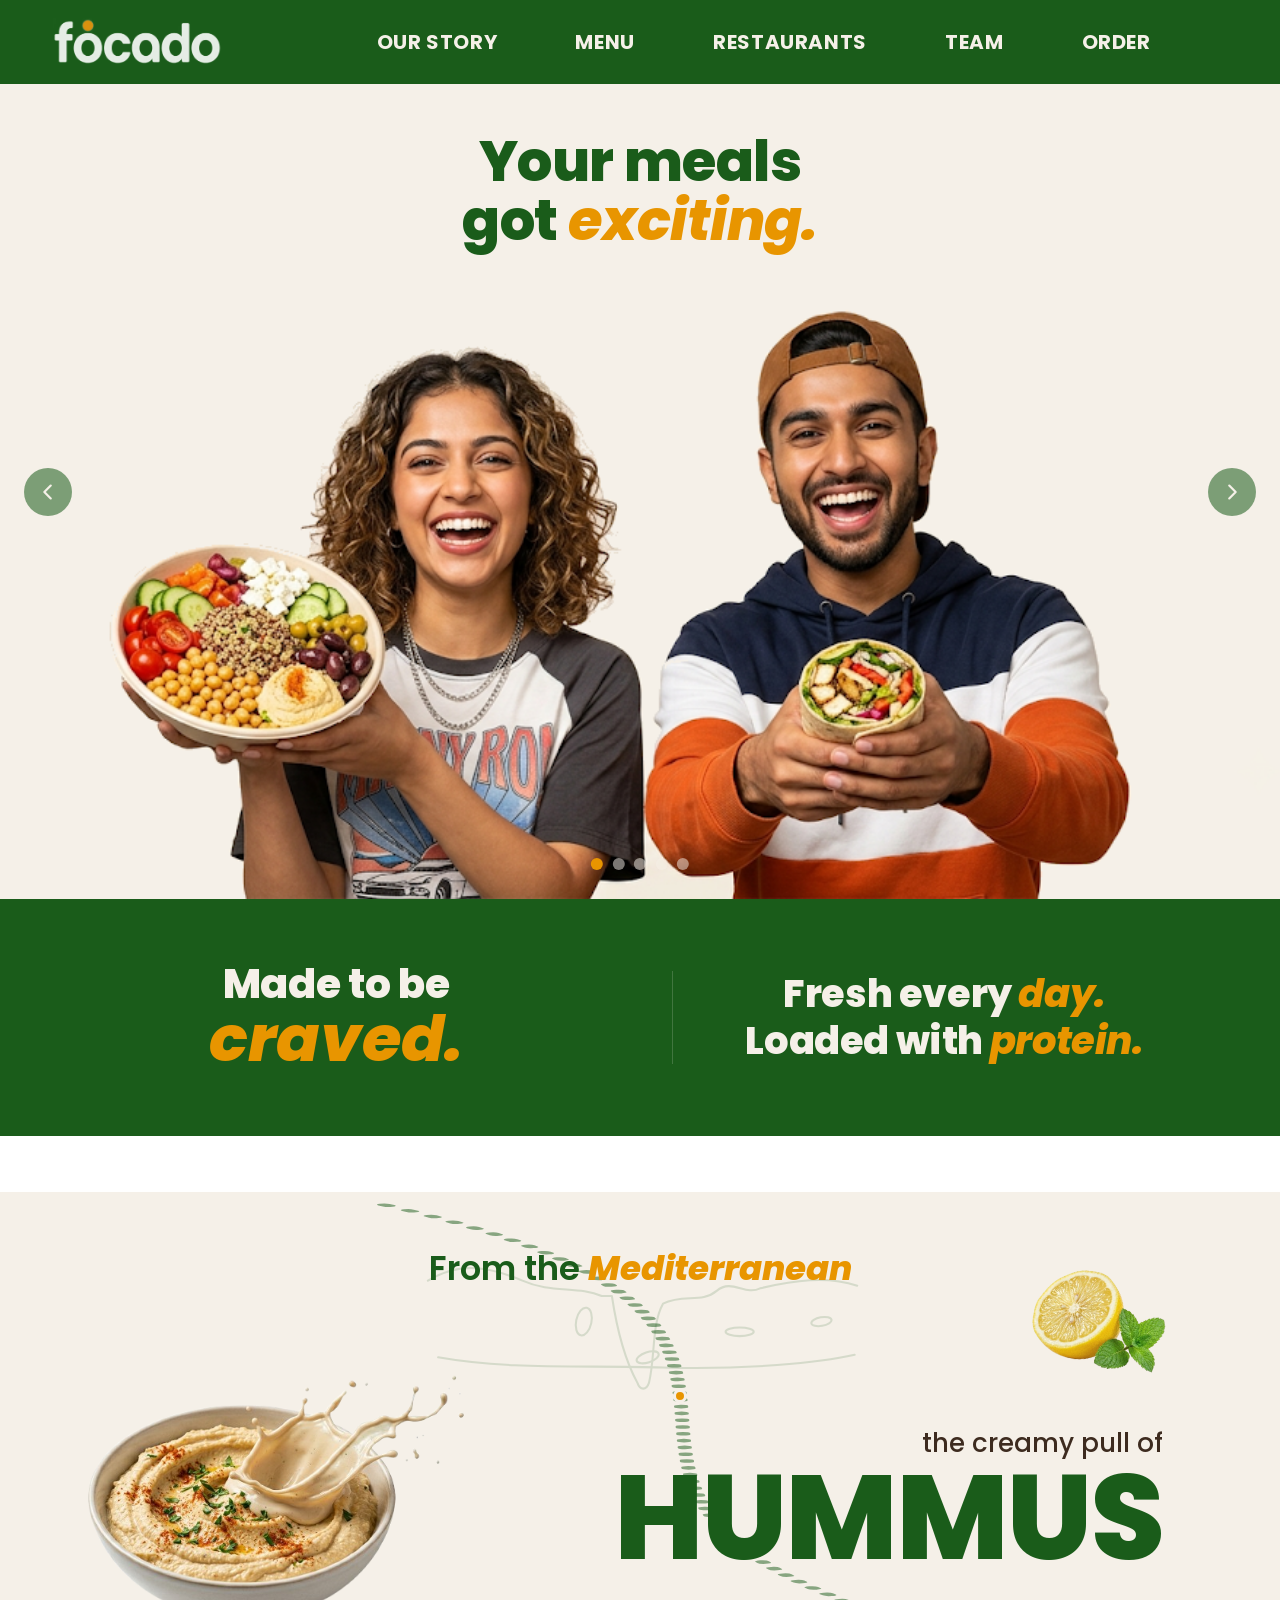
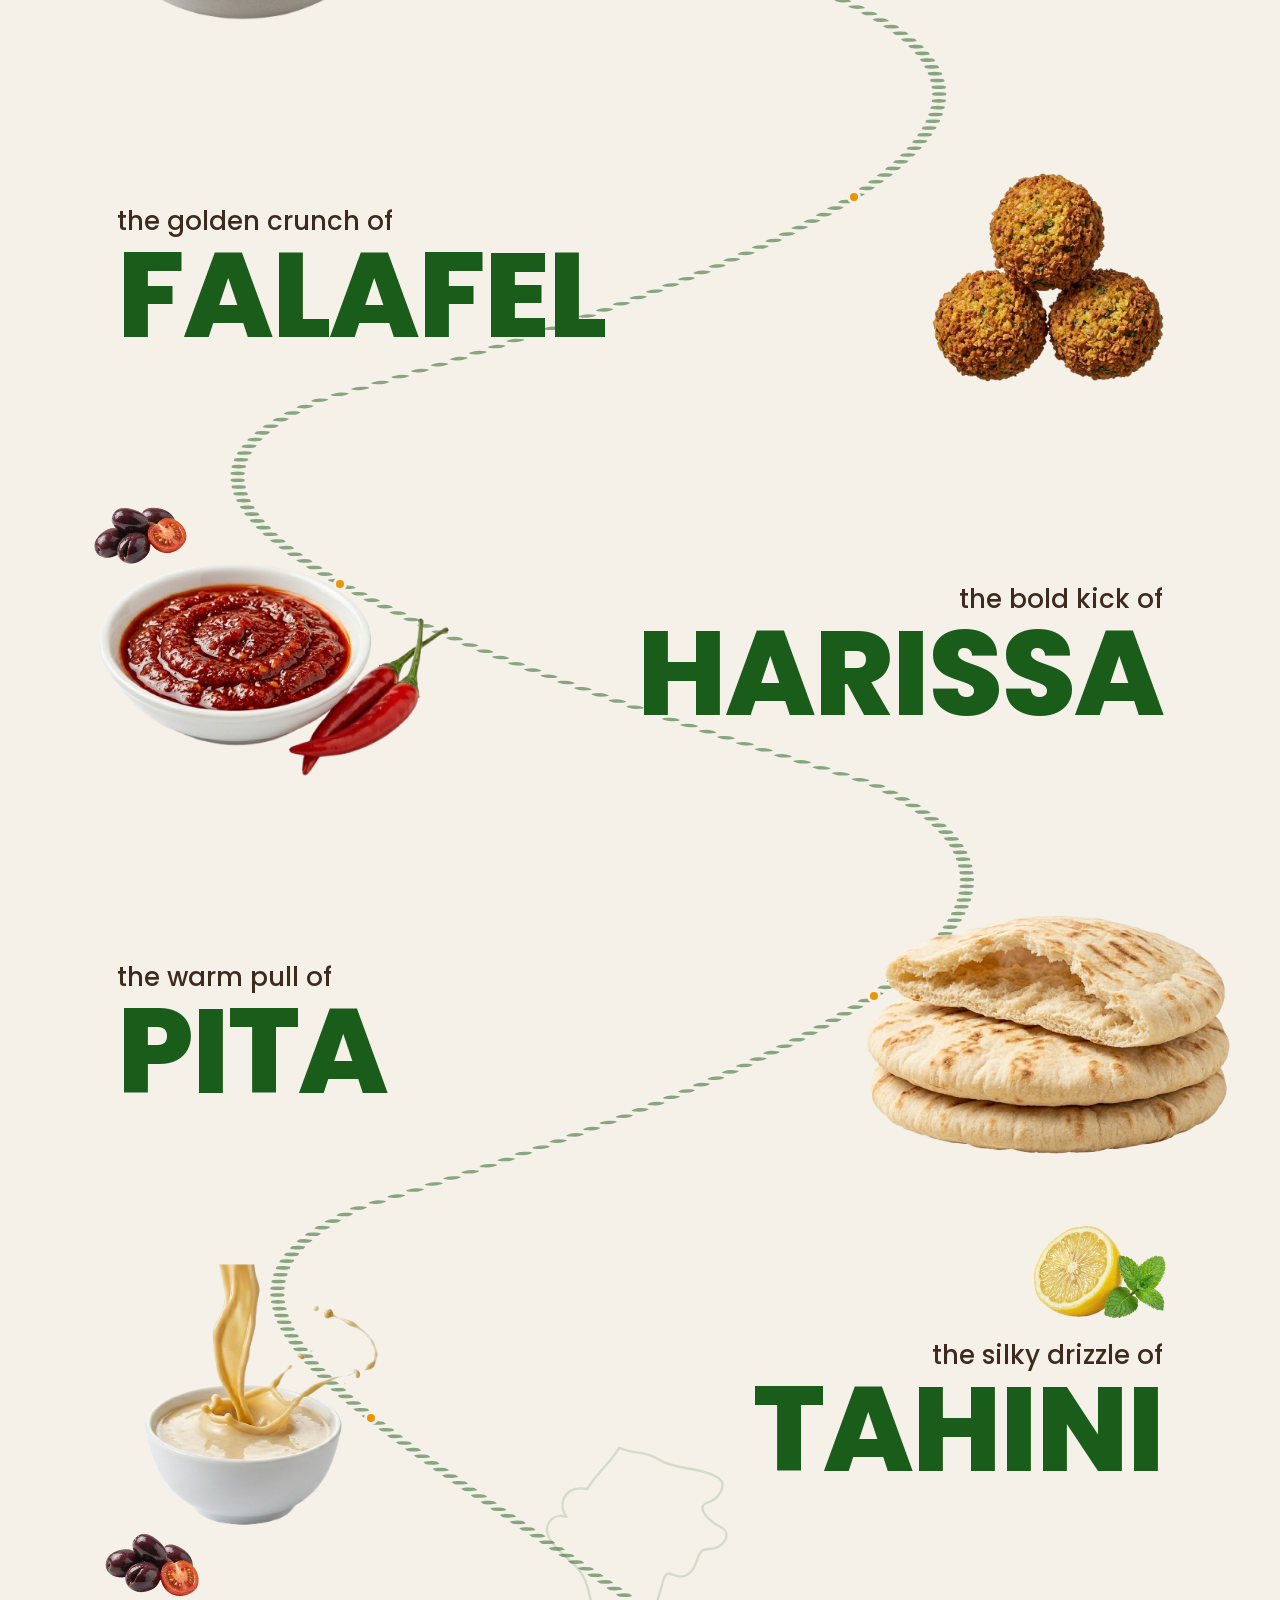
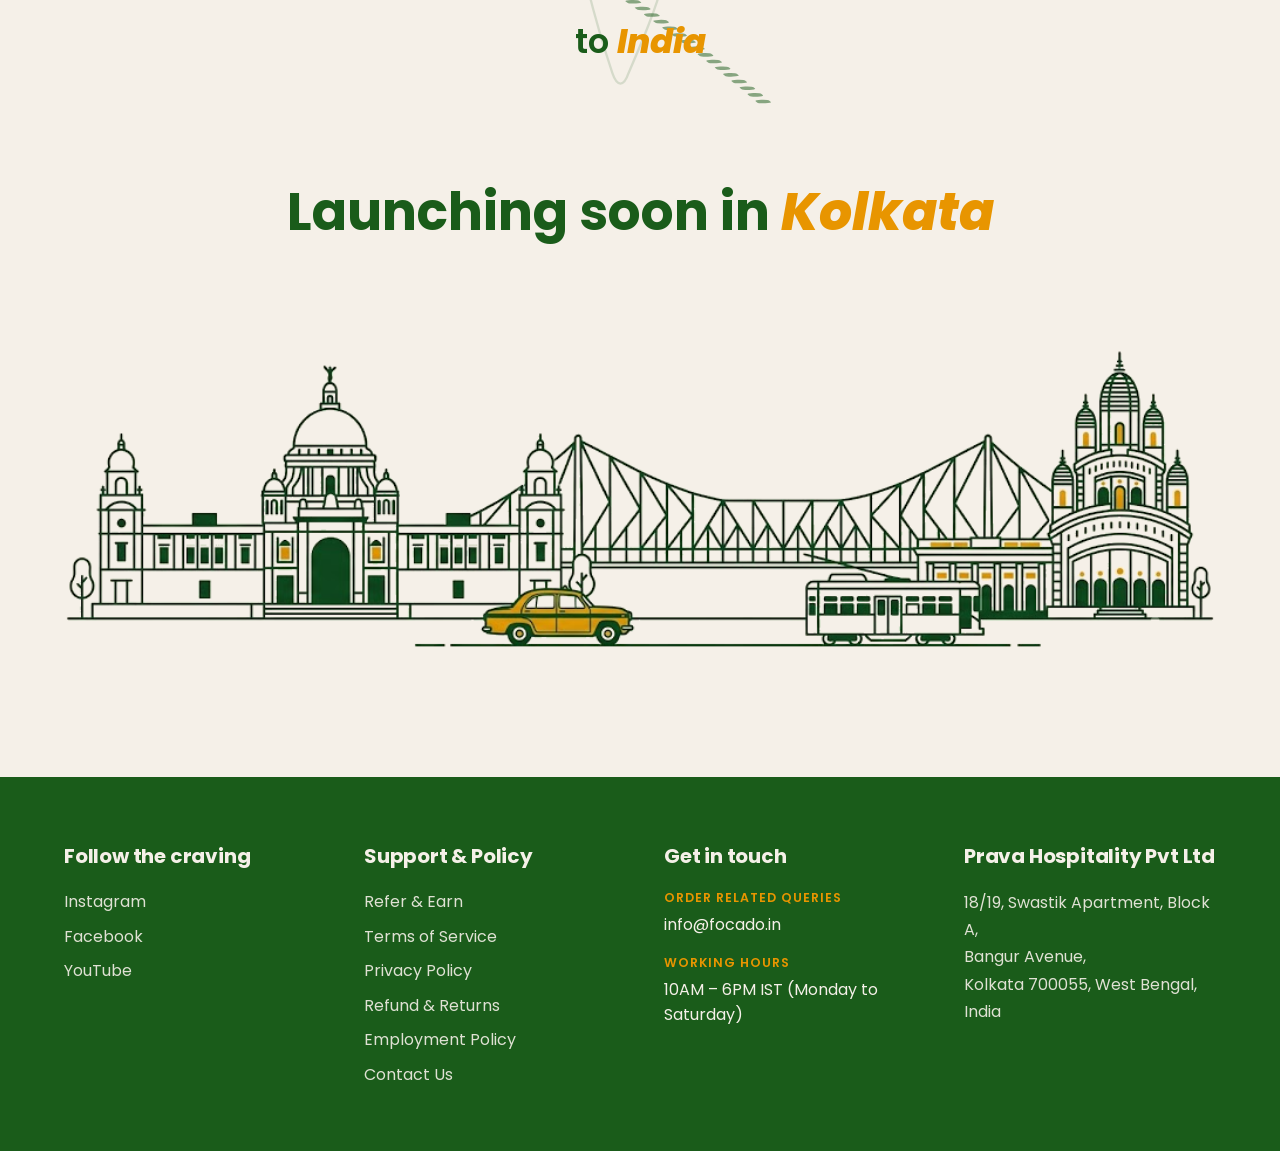
==== index.html @ f9e43dad "Add restaurants.html (opening-soon store card + map) and point Restaurants nav to it New restaurants" ====
<!DOCTYPE html>
<html lang="en">
<head>
<meta charset="UTF-8" />
<meta name="viewport" content="width=device-width, initial-scale=1.0" />
<title>Focado — Mediterranean bowls & wraps</title>
<link rel="preconnect" href="https://fonts.googleapis.com" />
<link rel="preconnect" href="https://fonts.gstatic.com" crossorigin />
<link href="https://fonts.googleapis.com/css2?family=Poppins:wght@400;500;600;700;800;900&display=swap" rel="stylesheet" />
<link rel="stylesheet" href="style.css" />
</head>
<body>
<header class="topbar">
  <img class="logo" src="focado-logo-white.png" alt="Focado" />
  <nav class="nav">
    <a href="#">Our Story</a>
    <a href="menu.html">Menu</a>
    <a href="restaurants.html">Restaurants</a>
    <a href="#">Team</a>
    <a href="order.html">Order</a>
  </nav>
  <button class="burger" aria-label="Menu" onclick="document.body.classList.toggle('nav-open')">
    <span></span><span></span><span></span>
  </button>
</header>
<nav class="mobile-nav">
  <a href="#">Our Story</a>
  <a href="menu.html">Menu</a>
  <a href="restaurants.html">Restaurants</a>
  <a href="#">Team</a>
  <a href="order.html">Order</a>
</nav>
<main>
  <section class="hero-carousel" aria-roledescription="carousel" aria-label="Featured banners">
    <div class="carousel-track">
      <!-- Text-free image slides; full-bleed, object-fit:cover, centered.
           Hero banners: 1 = splash, 2 = bowls flat-lay, 3 = wraps. -->
      <div class="slide is-active slide--hero" aria-hidden="false">
        <img class="slide-img" src="banner-genz.png" alt="" />
        <p class="slide-caption">Your meals<br>got <span>exciting.</span></p>
      </div>
      <div class="slide" aria-hidden="true">
        <img class="slide-img" src="banner1.png" alt="" />
      </div>
      <div class="slide" aria-hidden="true">
        <img class="slide-img" src="banner2.png" alt="" />
      </div>
      <div class="slide" aria-hidden="true">
        <img class="slide-img" src="banner3.png" alt="" />
      </div>
      <div class="slide" aria-hidden="true">
        <img class="slide-img" src="banner4.png" alt="" />
      </div>
    </div>
    <button class="carousel-arrow carousel-prev" aria-label="Previous banner">
      <svg viewBox="0 0 24 24" width="22" height="22" aria-hidden="true" focusable="false"><path d="M15 5l-7 7 7 7" fill="none" stroke="currentColor" stroke-width="2.4" stroke-linecap="round" stroke-linejoin="round"/></svg>
    </button>
    <button class="carousel-arrow carousel-next" aria-label="Next banner">
      <svg viewBox="0 0 24 24" width="22" height="22" aria-hidden="true" focusable="false"><path d="M9 5l7 7-7 7" fill="none" stroke="currentColor" stroke-width="2.4" stroke-linecap="round" stroke-linejoin="round"/></svg>
    </button>
    <div class="carousel-dots" role="tablist" aria-label="Select banner">
      <button class="dot is-active" type="button" role="tab" aria-selected="true" aria-label="Go to banner 1"></button>
      <button class="dot" type="button" role="tab" aria-selected="false" aria-label="Go to banner 2"></button>
      <button class="dot" type="button" role="tab" aria-selected="false" aria-label="Go to banner 3"></button>
      <button class="dot" type="button" role="tab" aria-selected="false" aria-label="Go to banner 4"></button>
      <button class="dot" type="button" role="tab" aria-selected="false" aria-label="Go to banner 5"></button>
    </div>
  </section>
  <section class="brand-strip" aria-label="Our promise">
    <div class="brand-zone brand-zone--left">
      <p class="brand-craved"><span class="bz-top">Made to be</span><span class="bz-accent">craved.</span></p>
    </div>
    <div class="brand-zone brand-zone--right">
      <p class="brand-promise">Fresh every <span class="bz-accent-inline">day.</span><br>Loaded with <span class="bz-accent-inline">protein.</span></p>
    </div>
  </section>
  <section class="story" aria-label="Mediterranean flavours, made in India">
    <svg class="story-path" viewBox="0 0 100 1000" preserveAspectRatio="none" aria-hidden="true">
      <path d="M30 6 C 70 60, 40 130, 65 190 C 88 248, 60 320, 25 380 C 5 430, 35 500, 68 560 C 90 620, 60 700, 28 760 C 8 815, 40 890, 60 994" fill="none" stroke="#1A5C1A" stroke-width="1.1" stroke-dasharray="0.6 2.6" stroke-linecap="round" opacity="0.5"/>
    </svg>
  <svg class="story-map story-map--med" viewBox="0 0 360 150" preserveAspectRatio="xMidYMid meet" aria-hidden="true">
    <g fill="none" stroke="#1A5C1A" stroke-width="1.6" stroke-linejoin="round" stroke-linecap="round">
      <path d="M14 60 C 40 44, 64 50, 88 60 C 110 70, 132 64, 150 72 L158 72 C 161 92, 167 120, 178 140 C 180 146, 185 146, 187 140 C 192 120, 189 94, 198 78 C 214 70, 228 78, 240 68 C 252 58, 262 72, 274 66 C 300 60, 326 56, 350 64"/>
      <path d="M22 120 C 78 130, 138 126, 198 128 C 262 130, 322 124, 348 118"/>
      <ellipse cx="186" cy="120" rx="9" ry="4" transform="rotate(-18 186 120)"/>
      <ellipse cx="136" cy="92" rx="6" ry="11" transform="rotate(12 136 92)"/>
      <ellipse cx="258" cy="100" rx="11" ry="3.4"/>
      <ellipse cx="322" cy="92" rx="8" ry="3.4" transform="rotate(-10 322 92)"/>
    </g>
  </svg>
  <svg class="story-map story-map--india" viewBox="0 0 100 118" preserveAspectRatio="xMidYMid meet" aria-hidden="true">
    <path d="M41 6 C 47 9, 52 7, 58 11 C 66 16, 76 14, 84 19 C 88 22, 85 28, 79 30 C 74 32, 80 38, 86 41 C 90 44, 86 50, 80 50 C 74 50, 76 56, 72 60 C 66 66, 62 56, 60 64 C 57 76, 51 90, 45 104 C 43 110, 40 110, 38 104 C 34 92, 30 78, 27 66 C 24 56, 16 54, 11 46 C 7 40, 12 34, 18 36 C 13 28, 20 22, 27 24 C 31 17, 36 14, 41 6 Z" fill="none" stroke="#1A5C1A" stroke-width="1" stroke-linejoin="round"/>
  </svg>
  <span class="story-pin" style="left:53.1%;top:9.58%"></span>
  <span class="story-pin" style="left:66.75%;top:28.43%"></span>
  <span class="story-pin" style="left:26.6%;top:46.63%"></span>
  <span class="story-pin" style="left:68.25%;top:66%"></span>
  <span class="story-pin" style="left:29%;top:85.86%"></span>
  <img class="story-accent story-accent--1" src="story-lemon.png" alt="" aria-hidden="true" onerror="this.style.display='none'"/>
  <img class="story-accent story-accent--2" src="story-olive.png" alt="" aria-hidden="true" onerror="this.style.display='none'"/>
  <img class="story-accent story-accent--3" src="story-lemon.png" alt="" aria-hidden="true" onerror="this.style.display='none'"/>
  <img class="story-accent story-accent--4" src="story-olive.png" alt="" aria-hidden="true" onerror="this.style.display='none'"/>

    <p class="story-cap story-cap--start">From the <span>Mediterranean</span></p>

    <div class="story-panel story-panel--left">
      <div class="story-cut"><img src="story-hummus.png" alt="" onerror="this.closest('.story-cut').style.visibility='hidden'"/></div>
      <div class="story-txt"><p class="story-pre">the creamy pull of</p><p class="story-word">HUMMUS</p></div>
    </div>
    <div class="story-panel story-panel--right">
      <div class="story-cut"><img src="story-falafel.png" alt="" onerror="this.closest('.story-cut').style.visibility='hidden'"/></div>
      <div class="story-txt"><p class="story-pre">the golden crunch of</p><p class="story-word">FALAFEL</p></div>
    </div>
    <div class="story-panel story-panel--left">
      <div class="story-cut"><img src="story-harissa.png" alt="" onerror="this.closest('.story-cut').style.visibility='hidden'"/></div>
      <div class="story-txt"><p class="story-pre">the bold kick of</p><p class="story-word">HARISSA</p></div>
    </div>
    <div class="story-panel story-panel--right">
      <div class="story-cut"><img src="story-pita.png" alt="" onerror="this.closest('.story-cut').style.visibility='hidden'"/></div>
      <div class="story-txt"><p class="story-pre">the warm pull of</p><p class="story-word">PITA</p></div>
    </div>
    <div class="story-panel story-panel--left">
      <div class="story-cut"><img src="story-tahini.png" alt="" onerror="this.closest('.story-cut').style.visibility='hidden'"/></div>
      <div class="story-txt"><p class="story-pre">the silky drizzle of</p><p class="story-word">TAHINI</p></div>
    </div>

    <p class="story-cap story-cap--end">to <span>India</span></p>
  </section>
  <section class="kolkata" aria-label="Launching soon in Kolkata">
    <h2 class="kolkata-cap">Launching soon in <span>Kolkata</span></h2>
    <img class="kolkata-skyline" src="kolkata-skyline.png" alt="Illustration of famous Kolkata landmarks" />
  </section>
  <footer class="footer">
    <div class="footer-col">
      <h4>Follow the craving</h4>
      <ul class="footer-links">
        <li><a href="#">Instagram</a></li>
        <li><a href="#">Facebook</a></li>
        <li><a href="#">YouTube</a></li>
      </ul>
    </div>
    <div class="footer-col">
      <h4>Support &amp; Policy</h4>
      <ul class="footer-links">
        <li><a href="#">Refer &amp; Earn</a></li>
        <li><a href="#">Terms of Service</a></li>
        <li><a href="#">Privacy Policy</a></li>
        <li><a href="#">Refund &amp; Returns</a></li>
        <li><a href="#">Employment Policy</a></li>
        <li><a href="#">Contact Us</a></li>
      </ul>
    </div>
    <div class="footer-col">
      <h4>Get in touch</h4>
      <div class="footer-contact">
        <p class="contact-label">Order related queries</p>
        <p class="contact-value">info@focado.in</p>
      </div>
      <div class="footer-contact">
        <p class="contact-label">Working hours</p>
        <p class="contact-value">10AM – 6PM IST (Monday to Saturday)</p>
      </div>
    </div>
    <div class="footer-col">
      <h4>Prava Hospitality Pvt Ltd</h4>
      <address class="footer-address">
        18/19, Swastik Apartment, Block A,<br>
        Bangur Avenue,<br>
        Kolkata 700055, West Bengal, India
      </address>
    </div>
  </footer>
</main>
<script>
(function(){
  var carousel = document.querySelector('.hero-carousel');
  if(!carousel) return;
  var slides = Array.prototype.slice.call(carousel.querySelectorAll('.slide'));
  var dots   = Array.prototype.slice.call(carousel.querySelectorAll('.dot'));
  var prevBtn = carousel.querySelector('.carousel-prev');
  var nextBtn = carousel.querySelector('.carousel-next');
  var DELAY = 4000;        // auto-advance every 4 seconds
  var current = 0;
  var timer = null;

  function show(i){
    current = (i + slides.length) % slides.length;   // wrap/loop both directions
    slides.forEach(function(s, idx){
      var active = idx === current;
      s.classList.toggle('is-active', active);
      s.setAttribute('aria-hidden', active ? 'false' : 'true');
    });
    dots.forEach(function(d, idx){
      var active = idx === current;
      d.classList.toggle('is-active', active);
      d.setAttribute('aria-selected', active ? 'true' : 'false');
    });
  }
  function next(){ show(current + 1); }
  function prev(){ show(current - 1); }
  function startAuto(){ stopAuto(); timer = setInterval(next, DELAY); }
  function stopAuto(){ if(timer){ clearInterval(timer); timer = null; } }
  function resetAuto(){ startAuto(); }   // any manual interaction restarts the 3s timer

  nextBtn.addEventListener('click', function(){ next(); resetAuto(); });
  prevBtn.addEventListener('click', function(){ prev(); resetAuto(); });
  dots.forEach(function(d, idx){
    d.addEventListener('click', function(){ show(idx); resetAuto(); });
  });

  // Pause on hover, resume on leave
  carousel.addEventListener('mouseenter', stopAuto);
  carousel.addEventListener('mouseleave', startAuto);

  show(0);
  startAuto();
})();

(function(){
  var panels=document.querySelectorAll('.story-panel');
  if(!panels.length)return;
  var io=new IntersectionObserver(function(entries){
    entries.forEach(function(e){if(e.isIntersecting){e.target.classList.add('is-visible');io.unobserve(e.target);}});
  },{threshold:0.3});
  panels.forEach(function(p){io.observe(p);});
})();
</script>
</body>
</html>
---- style.css ----
:root{--green:#1A5C1A;--amber:#E89500;--cream:#F5F0E8;--brown:#3D2B1F;--white:#FFFFFF;}
*{margin:0;padding:0;box-sizing:border-box;}
html,body{margin:0;padding:0;background:#FFFFFF;}
html{scroll-behavior:smooth;}
body{font-family:"Poppins",sans-serif;color:#1A5C1A;overflow-x:hidden;}
.topbar{display:flex;align-items:center;justify-content:space-between;padding:18px clamp(1.5rem,4vw,3.5rem);background:var(--green);box-shadow:0 1px 0 rgba(0,0,0,0.15);}
.topbar .logo{display:block;height:48px;width:auto;}
.nav{display:flex;flex:1;justify-content:space-evenly;align-items:center;margin-left:clamp(2rem,6vw,5rem);}
.nav a{font-weight:700;font-size:1.25rem;letter-spacing:0.03em;text-transform:uppercase;color:var(--cream);text-decoration:none;transition:color 0.2s;}
.nav a:hover{color:var(--amber);}
.burger{display:none;flex-direction:column;gap:5px;background:none;border:none;cursor:pointer;padding:6px;}
.burger span{display:block;width:26px;height:3px;border-radius:2px;background:var(--cream);}
.mobile-nav{display:none;flex-direction:column;background:var(--green);box-shadow:0 1px 0 rgba(0,0,0,0.15);}
.mobile-nav a{padding:14px clamp(1.5rem,4vw,3.5rem);font-weight:600;font-size:1.1rem;color:var(--cream);text-decoration:none;border-top:1px solid rgba(255,255,255,0.12);}
.mobile-nav a:hover{color:var(--amber);}
/* ===== Hero carousel (text-free, images only) ===== */
.hero-carousel{position:relative;width:100%;min-height:calc(100svh - 85px);overflow:hidden;}
.carousel-track{position:absolute;inset:0;}
.slide{position:absolute;inset:0;opacity:0;visibility:hidden;transition:opacity 450ms ease;}
.slide.is-active{opacity:1;visibility:visible;}
/* full-bleed image fills the slide; centered food stays in view, no distortion */
.slide-img{position:absolute;inset:0;width:100%;height:100%;object-fit:cover;object-position:center;}
.slide-caption{position:absolute;top:clamp(16px,6%,52px);left:50%;transform:translateX(-50%);width:90%;max-width:900px;margin:0;text-align:center;z-index:4;pointer-events:none;font-family:"Poppins",sans-serif;font-weight:800;line-height:1.05;letter-spacing:-0.01em;color:var(--green);font-size:clamp(24px,5vw,56px);}
.slide-caption span{color:var(--amber);font-style:italic;}
@media (max-width:700px){
  .slide-caption{top:clamp(12px,5%,38px);font-size:clamp(22px,7vw,34px);}
}
/* arrows */
.carousel-arrow{position:absolute;top:50%;transform:translateY(-50%);z-index:3;display:flex;align-items:center;justify-content:center;width:48px;height:48px;border:none;border-radius:50%;color:var(--cream);background:rgba(26,92,26,0.55);cursor:pointer;transition:background-color 0.2s;}
.carousel-arrow:hover{background:var(--amber);}
.carousel-arrow:focus-visible{outline:2px solid var(--cream);outline-offset:2px;}
.carousel-prev{left:clamp(0.75rem,2vw,1.5rem);}
.carousel-next{right:clamp(0.75rem,2vw,1.5rem);}
/* dots */
.carousel-dots{position:absolute;left:50%;bottom:clamp(1rem,3vw,1.8rem);transform:translateX(-50%);z-index:3;display:flex;gap:0.6rem;}
.dot{width:12px;height:12px;padding:0;border:none;border-radius:50%;background:rgba(245,240,232,0.5);cursor:pointer;transition:background-color 0.2s;}
.dot:hover{background:rgba(245,240,232,0.85);}
.dot.is-active{background:var(--amber);}
.dot:focus-visible{outline:2px solid var(--cream);outline-offset:2px;}
/* ===== Brand strip (below the carousel) ===== */
.brand-strip{display:grid;grid-template-columns:1fr 1fr;align-items:center;gap:clamp(2rem,5vw,4rem);background:var(--green);color:var(--cream);padding:clamp(2.5rem,5vw,4rem) clamp(1.5rem,5vw,5rem);margin-bottom:clamp(2rem,5vw,3.5rem);}
.brand-zone{text-align:center;}
.brand-zone--right{border-left:1px solid rgba(245,240,232,0.18);}
.brand-craved{font-family:"Poppins",sans-serif;font-weight:800;line-height:1.04;letter-spacing:-0.02em;}
.brand-craved .bz-top{display:block;color:var(--cream);font-size:clamp(1.6rem,3.2vw,2.6rem);}
.brand-craved .bz-accent{display:block;color:var(--amber);font-style:italic;font-size:clamp(2.4rem,5vw,4rem);}
.brand-promise{font-family:"Poppins",sans-serif;font-weight:800;line-height:1.2;letter-spacing:-0.01em;color:var(--cream);font-size:clamp(1.5rem,3vw,2.4rem);}
.brand-promise .bz-accent-inline{color:var(--amber);font-style:italic;}
.menu{padding:clamp(3.5rem,7vw,6rem) clamp(1.5rem,5vw,5rem);text-align:center;background:var(--cream);scroll-margin-top:90px;}
.eyebrow{font-weight:700;font-size:0.95rem;letter-spacing:0.15em;text-transform:uppercase;color:var(--amber);margin-bottom:0.6rem;}
.menu-title{font-weight:800;font-size:clamp(2rem,4vw,3.2rem);letter-spacing:-0.02em;color:var(--green);margin-bottom:clamp(2.5rem,5vw,3.5rem);}
.cards{display:grid;grid-template-columns:repeat(4,1fr);gap:clamp(1rem,2.5vw,2rem);max-width:1200px;margin:0 auto;}
.card{display:flex;flex-direction:column;}
.card-img{width:100%;aspect-ratio:4/5;border-radius:18px;background-color:var(--green);background-size:cover;background-position:center;}
.card-label{font-weight:700;font-size:clamp(1.2rem,1.8vw,1.5rem);color:var(--green);margin-top:1rem;}
.waitlist{padding:clamp(3.5rem,7vw,6rem) clamp(1.5rem,5vw,5rem);text-align:center;background:#FFFFFF;}
.waitlist-title{font-weight:800;font-size:clamp(2rem,4vw,3.2rem);letter-spacing:-0.02em;color:var(--green);margin-bottom:0.8rem;}
.waitlist-sub{font-weight:500;font-size:clamp(1.05rem,1.8vw,1.35rem);color:var(--brown);margin-bottom:clamp(1.8rem,4vw,2.5rem);}
.waitlist-form{display:flex;gap:0.8rem;justify-content:center;max-width:520px;margin:0 auto;}
.waitlist-input{flex:1;min-width:0;font-family:inherit;font-size:1.05rem;color:var(--green);padding:1em 1.4em;border:1px solid rgba(0,0,0,0.15);border-radius:999px;outline:none;transition:border-color 0.2s;}
.waitlist-input:focus{border-color:var(--amber);}
.waitlist-input::placeholder{color:rgba(61,43,31,0.5);}
.waitlist-btn{flex-shrink:0;font-family:inherit;font-weight:700;font-size:1.05rem;color:var(--cream);background:var(--green);border:none;border-radius:999px;padding:1em 2.2em;cursor:pointer;transition:background-color 0.2s;}
.waitlist-btn:hover{background:var(--amber);}
.footer{background:var(--green);color:var(--cream);display:grid;grid-template-columns:repeat(4,1fr);gap:clamp(2rem,4vw,3rem);align-items:start;padding:clamp(2.5rem,5vw,4rem) clamp(1.5rem,5vw,5rem);}
.footer-col h4{font-weight:700;font-size:1.25rem;letter-spacing:-0.01em;color:var(--cream);margin-bottom:1.1rem;}
/* vertical link lists — lighter weight than the headers */
.footer-links{list-style:none;display:flex;flex-direction:column;gap:0.6rem;}
.footer-links a{font-weight:400;font-size:1rem;color:var(--cream);text-decoration:none;opacity:0.9;transition:opacity 0.2s,color 0.2s;}
.footer-links a:hover{opacity:1;color:var(--amber);}
/* Get in touch: amber uppercase labels, cream values */
.footer-contact{margin-bottom:1.1rem;}
.footer-contact:last-child{margin-bottom:0;}
.contact-label{font-weight:600;font-size:0.78rem;letter-spacing:0.08em;text-transform:uppercase;color:var(--amber);margin-bottom:0.3rem;}
.contact-value{font-weight:400;font-size:1rem;color:var(--cream);}
.footer-address{font-style:normal;font-weight:400;font-size:1rem;line-height:1.7;color:var(--cream);opacity:0.9;}
@media(max-width:768px){
  .topbar{padding:16px 1.5rem;}
  .topbar .logo{height:42px;}
  .nav{display:none;}
  .burger{display:flex;}
  body.nav-open .mobile-nav{display:flex;}
  /* hero: size to the genz image's aspect ratio so it shows uncropped (no letterbox); other slides still cover */
  .hero-carousel{min-height:0;aspect-ratio:1024 / 559;}
  .slide--hero{background:var(--cream);}
  .slide--hero .slide-img{object-fit:contain;object-position:center;}
  .carousel-arrow{width:40px;height:40px;}
  /* brand strip stacks into a single column on mobile */
  .brand-strip{grid-template-columns:1fr;gap:0;padding:clamp(2rem,7vw,2.75rem) 1.5rem;}
  .brand-zone--right{border-left:none;border-top:1px solid rgba(245,240,232,0.18);margin-top:clamp(1.25rem,5vw,1.75rem);padding-top:clamp(1.25rem,5vw,1.75rem);}
  .cards{grid-template-columns:repeat(2,1fr);max-width:520px;}
  .waitlist-form{flex-direction:column;}
  .footer{grid-template-columns:1fr;gap:2rem;text-align:left;}
}
.kolkata{background:var(--cream);overflow:hidden;padding:clamp(28px,5vw,64px) 0;text-align:center;}
.kolkata-cap{margin:0 auto;padding:0 24px;font-weight:700;font-size:clamp(28px,5.5vw,52px);line-height:1.1;color:var(--green);}
.kolkata-cap span{font-weight:800;font-style:italic;color:var(--amber);}
.kolkata-skyline{display:block;width:100%;max-width:1200px;height:auto;margin:clamp(12px,3vw,32px) auto 0;}
@media (max-width:700px){
  .kolkata{padding:clamp(20px,6vw,40px) 0;}
  .kolkata-cap{font-size:clamp(24px,7vw,34px);}
}
.story{position:relative;background:var(--cream);overflow:hidden;padding:clamp(24px,4vw,56px) 0;}
.story-path{position:absolute;top:0;left:0;width:100%;height:100%;pointer-events:none;z-index:0;}
.story-map{position:absolute;left:50%;transform:translateX(-50%);pointer-events:none;z-index:0;opacity:0.14;}
.story-map--med{top:clamp(-8px,1vw,12px);width:clamp(300px,60vw,460px);height:auto;}
.story-map--india{bottom:clamp(-4px,1vw,16px);width:clamp(150px,26vw,230px);height:auto;}
.story-pin{position:absolute;width:14px;height:14px;border-radius:50%;background:var(--amber);border:3px solid var(--cream);transform:translate(-50%,-50%);z-index:2;pointer-events:none;}
.story-accent{position:absolute;z-index:1;pointer-events:none;height:auto;opacity:0.95;}
.story-accent--1{top:3%;right:5%;width:clamp(150px,18vw,230px);transform:rotate(8deg);}
.story-accent--2{top:42%;left:4%;width:clamp(115px,14vw,175px);transform:rotate(-10deg);}
.story-accent--3{top:76%;right:5%;width:clamp(150px,18vw,230px);transform:rotate(-6deg);}
.story-accent--4{bottom:5%;left:5%;width:clamp(120px,14vw,180px);transform:rotate(12deg);}
@media (max-width:700px){
  .story-map{opacity:0.1;}
  .story-pin{width:11px;height:11px;border-width:2px;}
  .story-accent{opacity:0.95;}
  .story-accent--1{width:clamp(100px,26vw,150px);}
  .story-accent--2{width:clamp(82px,20vw,120px);}
  .story-accent--3{width:clamp(100px,26vw,150px);}
  .story-accent--4{width:clamp(86px,21vw,124px);}
}
.story-cap{position:relative;z-index:3;text-align:center;font-weight:600;font-size:clamp(22px,4.5vw,34px);color:var(--green);margin:0 auto;padding:0 24px;}
.story-cap span{font-weight:800;font-style:italic;color:var(--amber);}
.story-cap--start{margin-bottom:clamp(8px,2vw,16px);}
.story-cap--end{margin-top:clamp(8px,2vw,16px);}
.story-panel{position:relative;z-index:1;display:flex;align-items:center;min-height:clamp(300px,42vh,460px);max-width:1200px;margin:0 auto;}
.story-cut{position:absolute;top:50%;transform:translateY(-50%);z-index:0;display:flex;align-items:center;justify-content:center;}
.story-cut img{display:block;width:100%;height:auto;animation:storyFloat 6s ease-in-out infinite;}
.story-panel--left .story-cut{left:-5vw;}
.story-panel--right .story-cut{right:-5vw;}
.story-txt{position:relative;z-index:2;width:100%;padding:0 clamp(24px,6vw,80px);}
.story-panel--left .story-txt{text-align:right;}
.story-panel--right .story-txt{text-align:left;}
.story-pre{margin:0 0 4px;font-size:clamp(16px,2.2vw,26px);font-weight:500;color:var(--brown);line-height:1.2;}
.story-word{margin:0;font-weight:800;font-size:clamp(52px,9.5vw,120px);color:var(--green);line-height:0.9;letter-spacing:-2px;}

.story-panel:nth-of-type(1) .story-cut{width:clamp(300px,42vw,560px);}
.story-panel:nth-of-type(2) .story-cut{width:clamp(280px,40vw,520px);}
.story-panel:nth-of-type(3) .story-cut{width:clamp(300px,42vw,560px);}
.story-panel:nth-of-type(4) .story-cut{width:clamp(280px,40vw,520px);}
.story-panel:nth-of-type(5) .story-cut{width:clamp(300px,42vw,560px);}

.story-panel{opacity:0;transform:translateY(30px);transition:opacity .7s ease,transform .7s ease;}
.story-panel.is-visible{opacity:1;transform:translateY(0);}
.story-panel:nth-of-type(3) .story-cut img{animation-duration:6.6s;animation-delay:-1s;}
.story-panel:nth-of-type(4) .story-cut img{animation-duration:7s;animation-delay:-2s;}
.story-panel:nth-of-type(5) .story-cut img{animation-duration:5.6s;animation-delay:-3s;}
@keyframes storyFloat{0%,100%{transform:translateY(0);}50%{transform:translateY(-12px);}}
@media (max-width:768px){
  .story-panel{min-height:clamp(240px,34vh,340px);}
  .story-panel:nth-of-type(1) .story-cut,
  .story-panel:nth-of-type(3) .story-cut,
  .story-panel:nth-of-type(5) .story-cut{width:60vw;}
  .story-panel:nth-of-type(2) .story-cut,
  .story-panel:nth-of-type(4) .story-cut{width:56vw;}
  .story-panel--left .story-cut{left:-14vw;}
  .story-panel--right .story-cut{right:-14vw;}
  .story-txt{padding:0 16px;}
  .story-word{font-size:clamp(44px,14vw,72px);letter-spacing:-1px;}
  .story-pre{font-size:clamp(15px,4vw,20px);}
}
@media (prefers-reduced-motion:reduce){
  .story-cut img{animation:none;}
  .story-panel{transition:none;}
}
.menu-page{background:var(--cream);text-align:center;padding:clamp(1rem,3vw,2rem) clamp(1rem,3vw,2rem) clamp(3rem,7vw,5rem);display:flex;flex-direction:column;justify-content:flex-start;}
.menu-page-title{font-weight:800;font-size:clamp(40px,8vw,80px);color:var(--green);margin:6px 0 12px;letter-spacing:-1px;}
.menu-page-sub{font-size:clamp(16px,2.5vw,20px);color:var(--brown);margin:0;}
.menu-page .cards{width:100%;margin-top:clamp(2rem,5vw,3.5rem);}
.order-page{min-height:60vh;display:flex;flex-direction:column;justify-content:center;}
.rest-page{background:var(--cream);padding:clamp(32px,6vw,72px) clamp(20px,5vw,64px);min-height:60vh;}
.rest-eyebrow{text-align:center;color:var(--amber);font-weight:700;letter-spacing:0.18em;text-transform:uppercase;font-size:clamp(12px,1.6vw,15px);margin:0 0 10px;}
.rest-title{text-align:center;color:var(--green);font-weight:800;font-size:clamp(2rem,5vw,3.4rem);letter-spacing:-0.02em;margin:0 0 clamp(24px,4vw,40px);}
.store-card{max-width:880px;margin:0 auto;background:var(--white);border-radius:18px;overflow:hidden;box-shadow:0 10px 30px rgba(0,0,0,0.06);}
.store-map{width:100%;height:clamp(280px,42vw,420px);border:0;display:block;}
.store-info{padding:clamp(20px,3vw,32px);text-align:center;}
.store-status{display:inline-block;background:var(--amber);color:var(--brown);font-weight:600;font-size:0.85rem;padding:5px 14px;border-radius:999px;margin:0 0 14px;}
.store-name{font-weight:800;color:var(--green);font-size:clamp(1.3rem,2.6vw,1.8rem);margin:0 0 8px;}
.store-addr{color:var(--brown);font-size:clamp(1rem,1.8vw,1.1rem);line-height:1.5;margin:0 0 20px;}
.store-btn{display:inline-block;background:var(--green);color:var(--cream);text-decoration:none;font-weight:700;padding:12px 24px;border-radius:999px;font-size:0.95rem;transition:background .2s;}
.store-btn:hover{background:#16491b;}
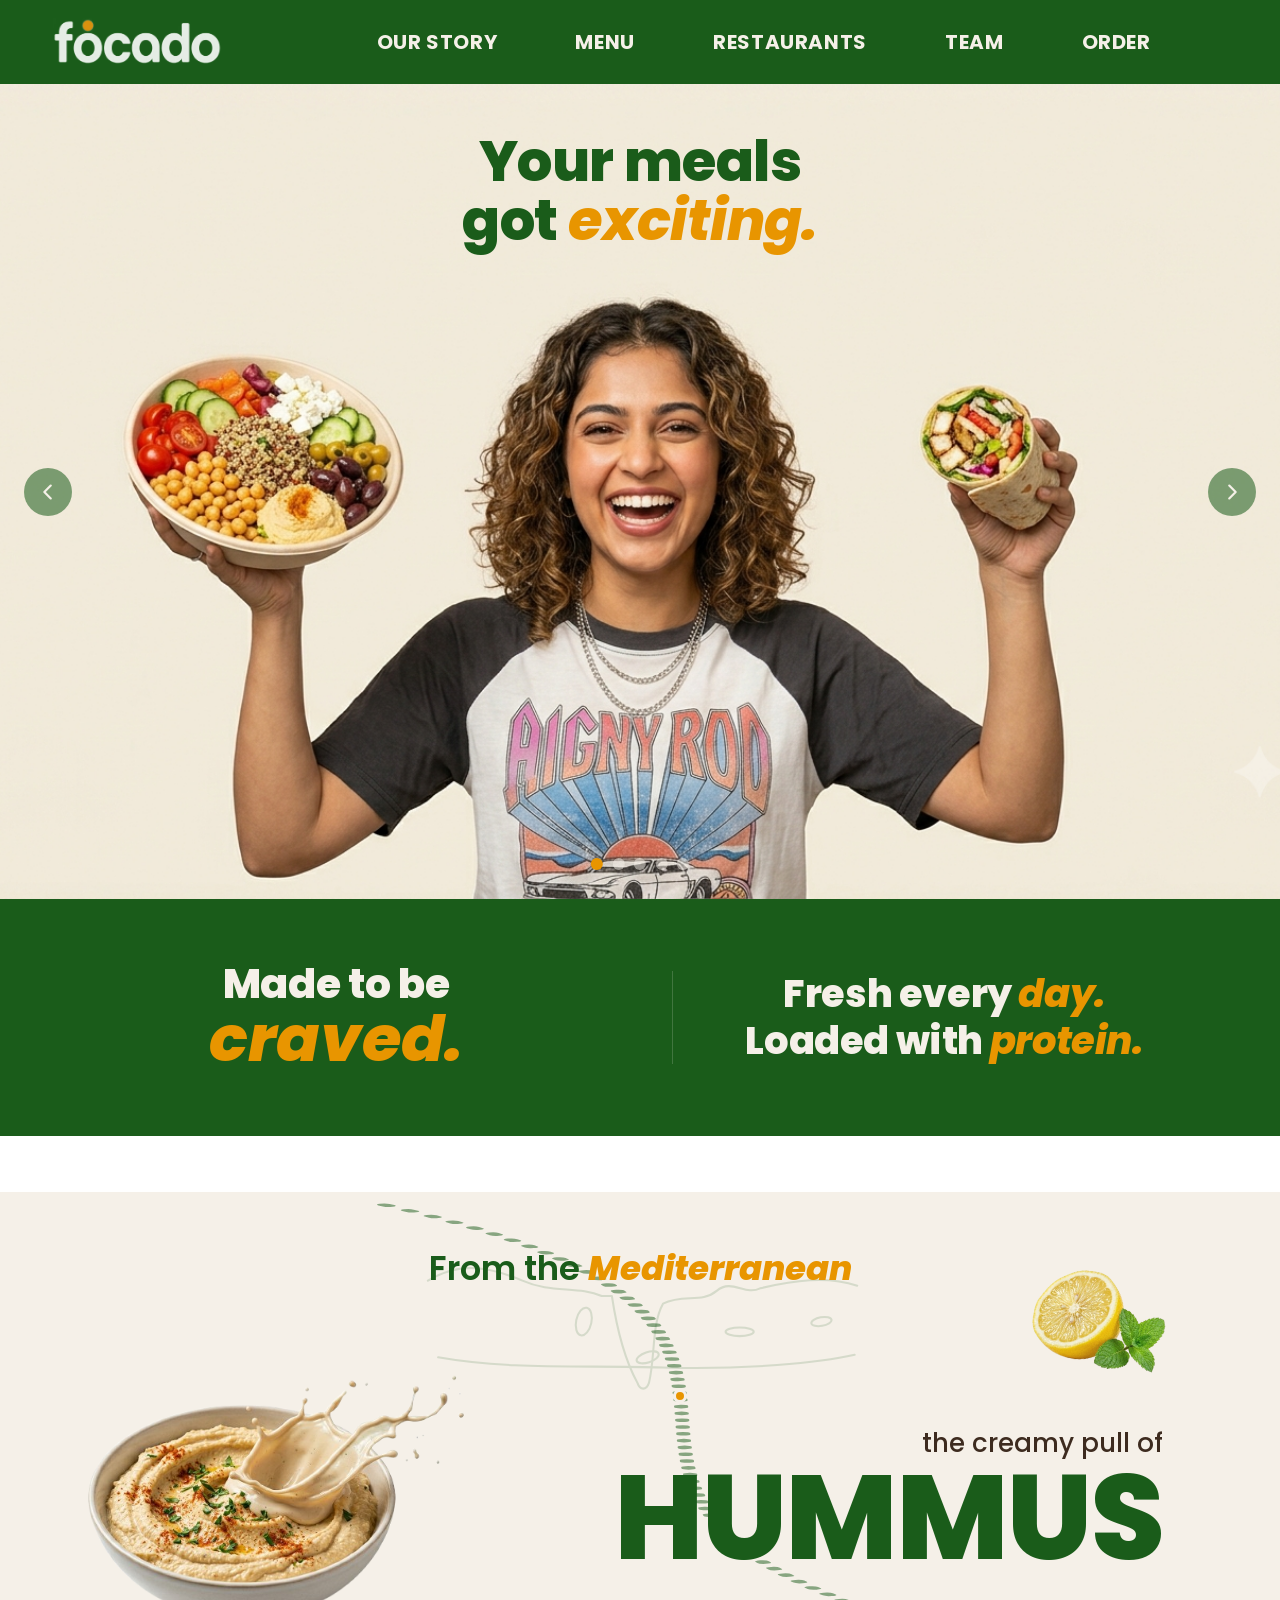
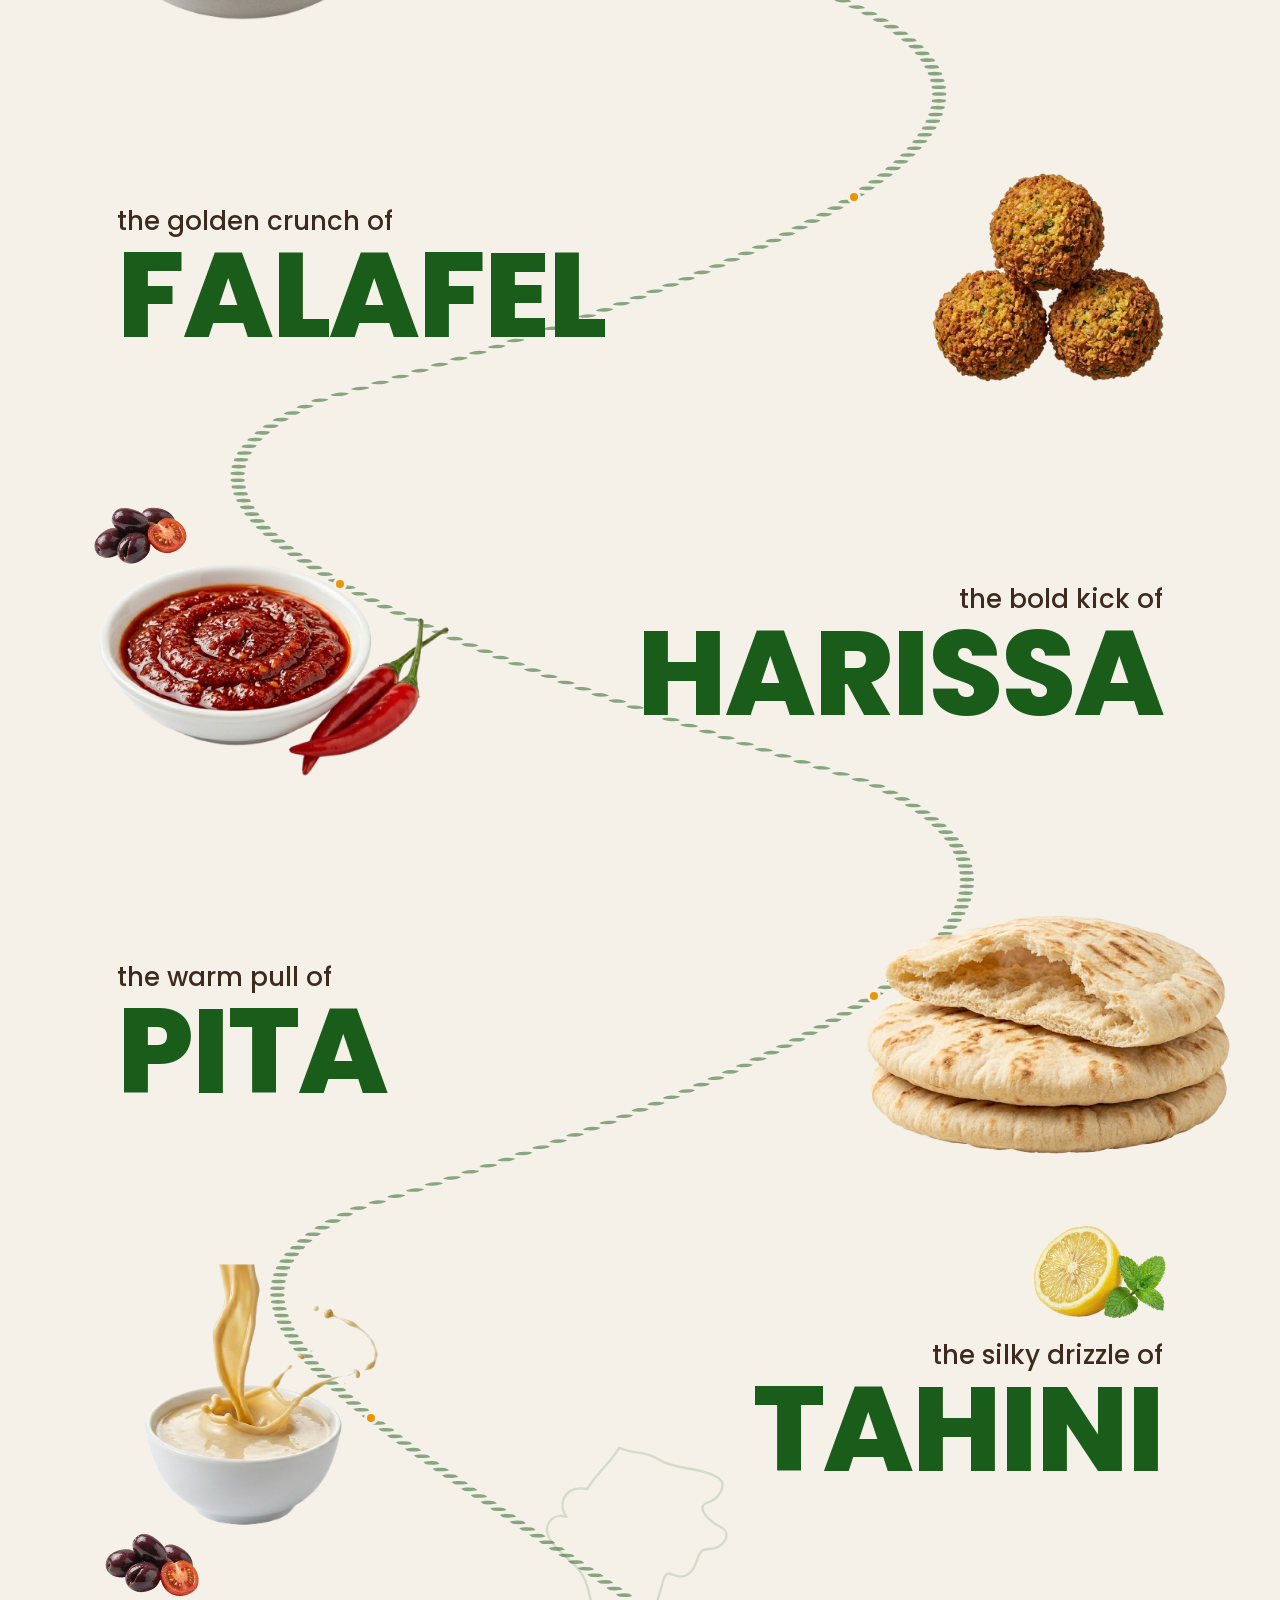
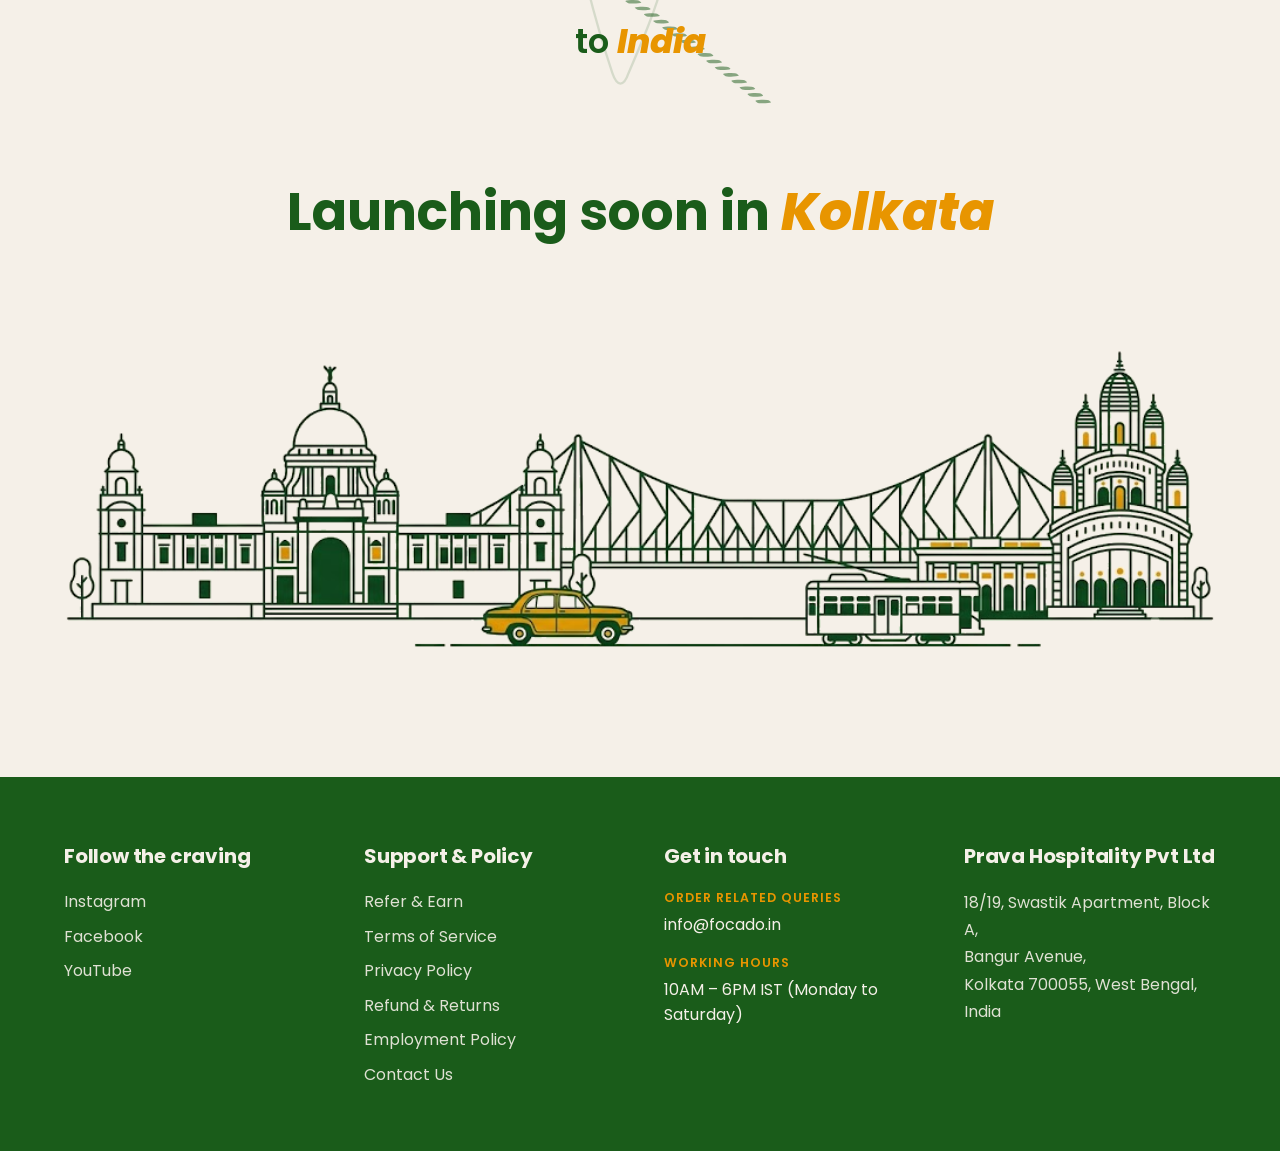
==== commit 325b26ff: "Revert mobile hero contain/aspect-ratio; restore full-height cover Undoes the PR #30 mobile change: " ====
--- a/index.html
+++ b/index.html
@@ -15,7 +15,7 @@
   <nav class="nav">
     <a href="#">Our Story</a>
     <a href="menu.html">Menu</a>
-    <a href="restaurants.html">Restaurants</a>
+    <a href="#">Restaurants</a>
     <a href="#">Team</a>
     <a href="order.html">Order</a>
   </nav>
@@ -26,7 +26,7 @@
 <nav class="mobile-nav">
   <a href="#">Our Story</a>
   <a href="menu.html">Menu</a>
-  <a href="restaurants.html">Restaurants</a>
+  <a href="#">Restaurants</a>
   <a href="#">Team</a>
   <a href="order.html">Order</a>
 </nav>
@@ -35,7 +35,7 @@
     <div class="carousel-track">
       <!-- Text-free image slides; full-bleed, object-fit:cover, centered.
            Hero banners: 1 = splash, 2 = bowls flat-lay, 3 = wraps. -->
-      <div class="slide is-active slide--hero" aria-hidden="false">
+      <div class="slide is-active" aria-hidden="false">
         <img class="slide-img" src="banner-genz.png" alt="" />
         <p class="slide-caption">Your meals<br>got <span>exciting.</span></p>
       </div>
--- a/style.css
+++ b/style.css
@@ -80,10 +80,8 @@
   .nav{display:none;}
   .burger{display:flex;}
   body.nav-open .mobile-nav{display:flex;}
-  /* hero: size to the genz image's aspect ratio so it shows uncropped (no letterbox); other slides still cover */
-  .hero-carousel{min-height:0;aspect-ratio:1024 / 559;}
-  .slide--hero{background:var(--cream);}
-  .slide--hero .slide-img{object-fit:contain;object-position:center;}
+  /* hero: sensible mobile height; full-bleed images keep centred food in view */
+  .hero-carousel{min-height:60svh;}
   .carousel-arrow{width:40px;height:40px;}
   /* brand strip stacks into a single column on mobile */
   .brand-strip{grid-template-columns:1fr;gap:0;padding:clamp(2rem,7vw,2.75rem) 1.5rem;}
@@ -169,14 +167,3 @@
 .menu-page-sub{font-size:clamp(16px,2.5vw,20px);color:var(--brown);margin:0;}
 .menu-page .cards{width:100%;margin-top:clamp(2rem,5vw,3.5rem);}
 .order-page{min-height:60vh;display:flex;flex-direction:column;justify-content:center;}
-.rest-page{background:var(--cream);padding:clamp(32px,6vw,72px) clamp(20px,5vw,64px);min-height:60vh;}
-.rest-eyebrow{text-align:center;color:var(--amber);font-weight:700;letter-spacing:0.18em;text-transform:uppercase;font-size:clamp(12px,1.6vw,15px);margin:0 0 10px;}
-.rest-title{text-align:center;color:var(--green);font-weight:800;font-size:clamp(2rem,5vw,3.4rem);letter-spacing:-0.02em;margin:0 0 clamp(24px,4vw,40px);}
-.store-card{max-width:880px;margin:0 auto;background:var(--white);border-radius:18px;overflow:hidden;box-shadow:0 10px 30px rgba(0,0,0,0.06);}
-.store-map{width:100%;height:clamp(280px,42vw,420px);border:0;display:block;}
-.store-info{padding:clamp(20px,3vw,32px);text-align:center;}
-.store-status{display:inline-block;background:var(--amber);color:var(--brown);font-weight:600;font-size:0.85rem;padding:5px 14px;border-radius:999px;margin:0 0 14px;}
-.store-name{font-weight:800;color:var(--green);font-size:clamp(1.3rem,2.6vw,1.8rem);margin:0 0 8px;}
-.store-addr{color:var(--brown);font-size:clamp(1rem,1.8vw,1.1rem);line-height:1.5;margin:0 0 20px;}
-.store-btn{display:inline-block;background:var(--green);color:var(--cream);text-decoration:none;font-weight:700;padding:12px 24px;border-radius:999px;font-size:0.95rem;transition:background .2s;}
-.store-btn:hover{background:#16491b;}
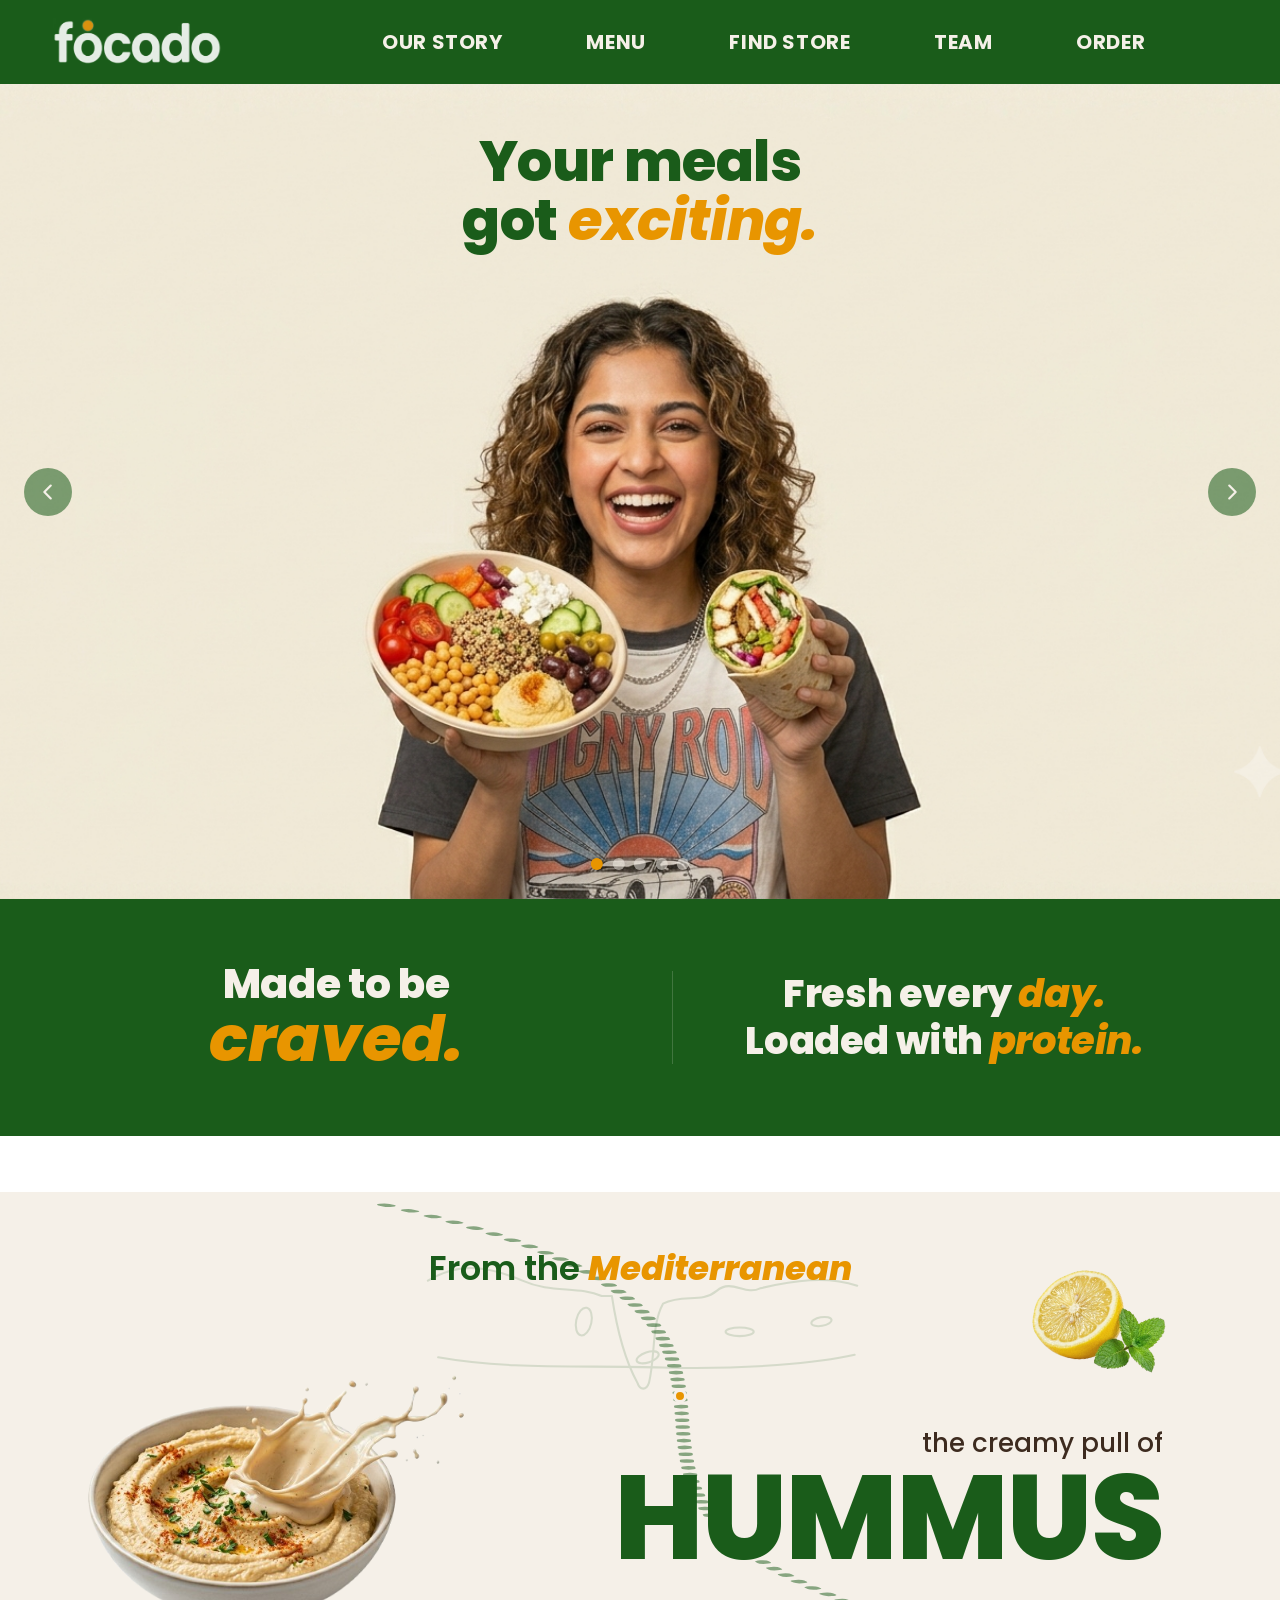
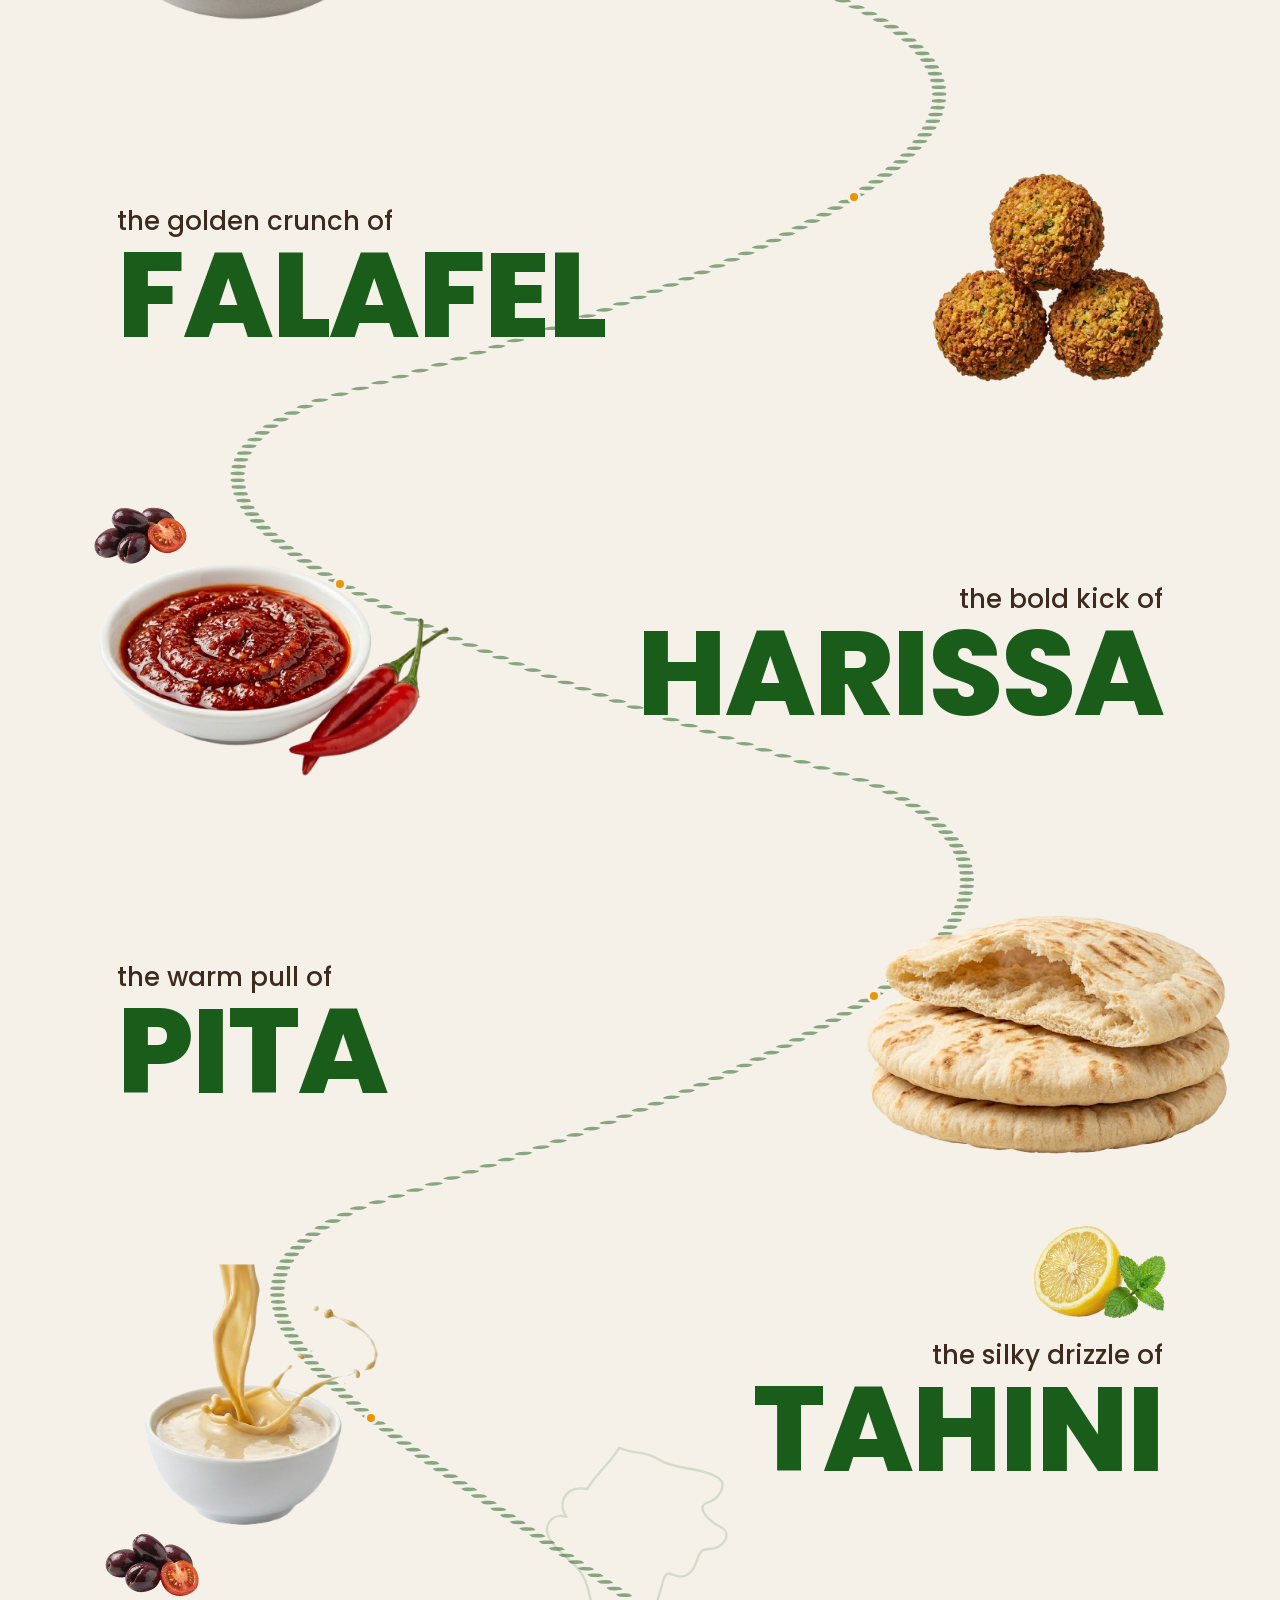
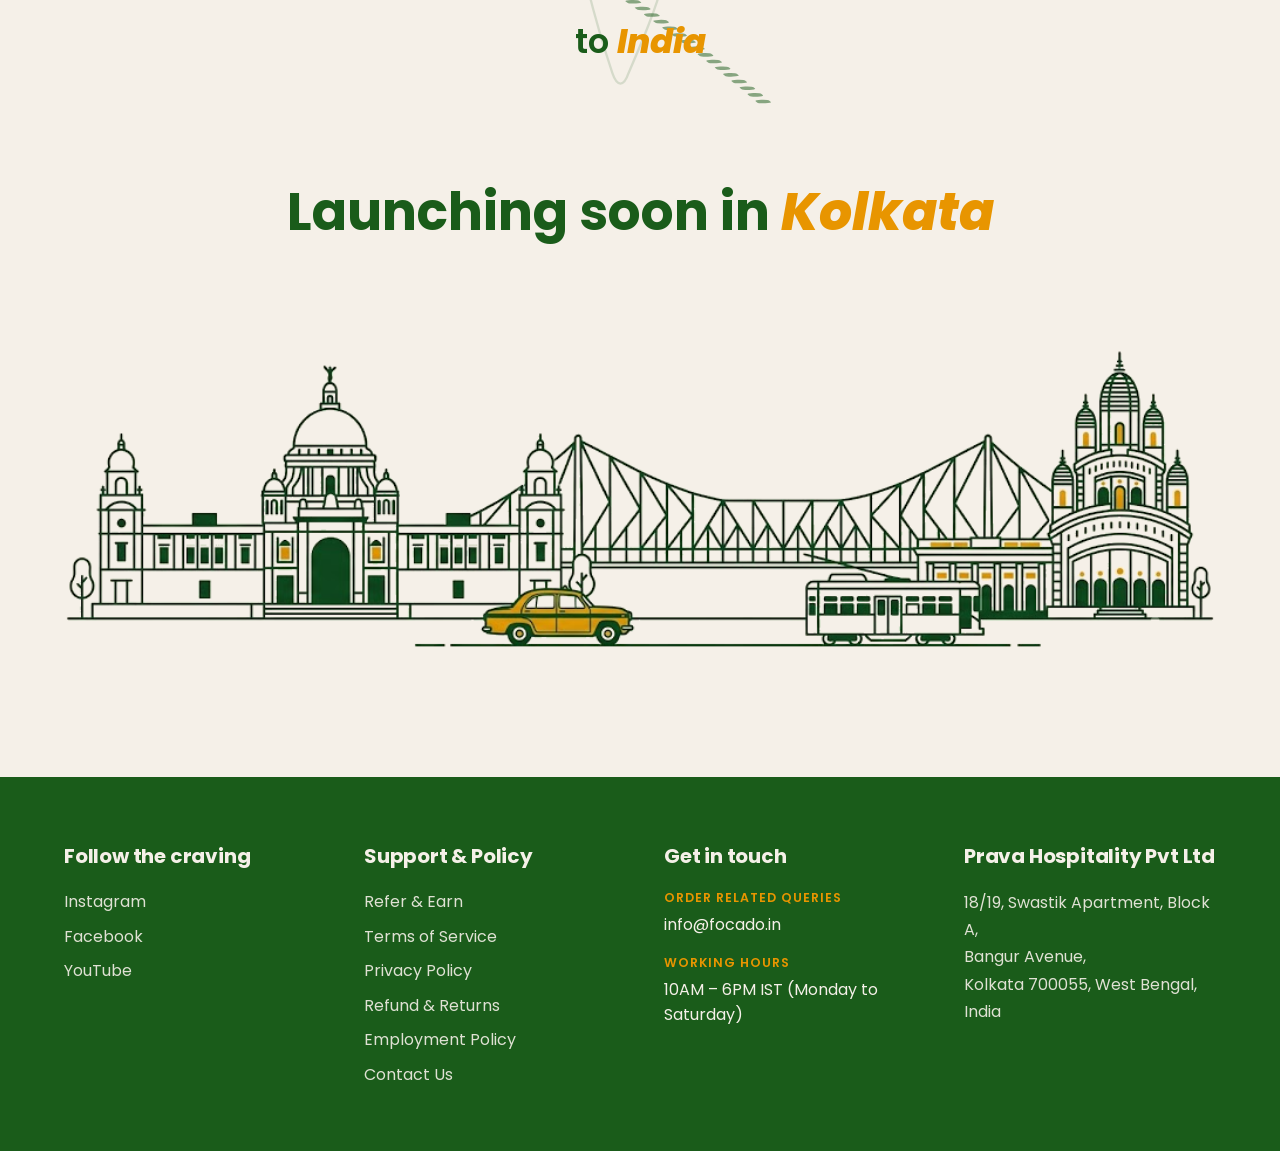
==== commit 18a1df83: "Nav: unify to Our Story/Menu/Find Store/Team/Order; restaurants copy edits Makes the top nav and mob" ====
--- a/index.html
+++ b/index.html
@@ -15,7 +15,7 @@
   <nav class="nav">
     <a href="#">Our Story</a>
     <a href="menu.html">Menu</a>
-    <a href="#">Restaurants</a>
+    <a href="restaurants.html">Find Store</a>
     <a href="#">Team</a>
     <a href="order.html">Order</a>
   </nav>
@@ -26,7 +26,7 @@
 <nav class="mobile-nav">
   <a href="#">Our Story</a>
   <a href="menu.html">Menu</a>
-  <a href="#">Restaurants</a>
+  <a href="restaurants.html">Find Store</a>
   <a href="#">Team</a>
   <a href="order.html">Order</a>
 </nav>
--- a/style.css
+++ b/style.css
@@ -167,3 +167,14 @@
 .menu-page-sub{font-size:clamp(16px,2.5vw,20px);color:var(--brown);margin:0;}
 .menu-page .cards{width:100%;margin-top:clamp(2rem,5vw,3.5rem);}
 .order-page{min-height:60vh;display:flex;flex-direction:column;justify-content:center;}
+.rest-page{background:var(--cream);padding:clamp(32px,6vw,72px) clamp(20px,5vw,64px);min-height:60vh;}
+.rest-eyebrow{text-align:center;color:var(--amber);font-weight:700;letter-spacing:0.18em;text-transform:uppercase;font-size:clamp(12px,1.6vw,15px);margin:0 0 10px;}
+.rest-title{text-align:center;color:var(--green);font-weight:800;font-size:clamp(2rem,5vw,3.4rem);letter-spacing:-0.02em;margin:0 0 clamp(24px,4vw,40px);}
+.store-card{max-width:880px;margin:0 auto;background:var(--white);border-radius:18px;overflow:hidden;box-shadow:0 10px 30px rgba(0,0,0,0.06);}
+.store-map{width:100%;height:clamp(280px,42vw,420px);border:0;display:block;}
+.store-info{padding:clamp(20px,3vw,32px);text-align:center;}
+.store-status{display:inline-block;background:var(--amber);color:var(--brown);font-weight:600;font-size:0.85rem;padding:5px 14px;border-radius:999px;margin:0 0 14px;}
+.store-name{font-weight:800;color:var(--green);font-size:clamp(1.3rem,2.6vw,1.8rem);margin:0 0 8px;}
+.store-addr{color:var(--brown);font-size:clamp(1rem,1.8vw,1.1rem);line-height:1.5;margin:0 0 20px;}
+.store-btn{display:inline-block;background:var(--green);color:var(--cream);text-decoration:none;font-weight:700;padding:12px 24px;border-radius:999px;font-size:0.95rem;transition:background .2s;}
+.store-btn:hover{background:#16491b;}
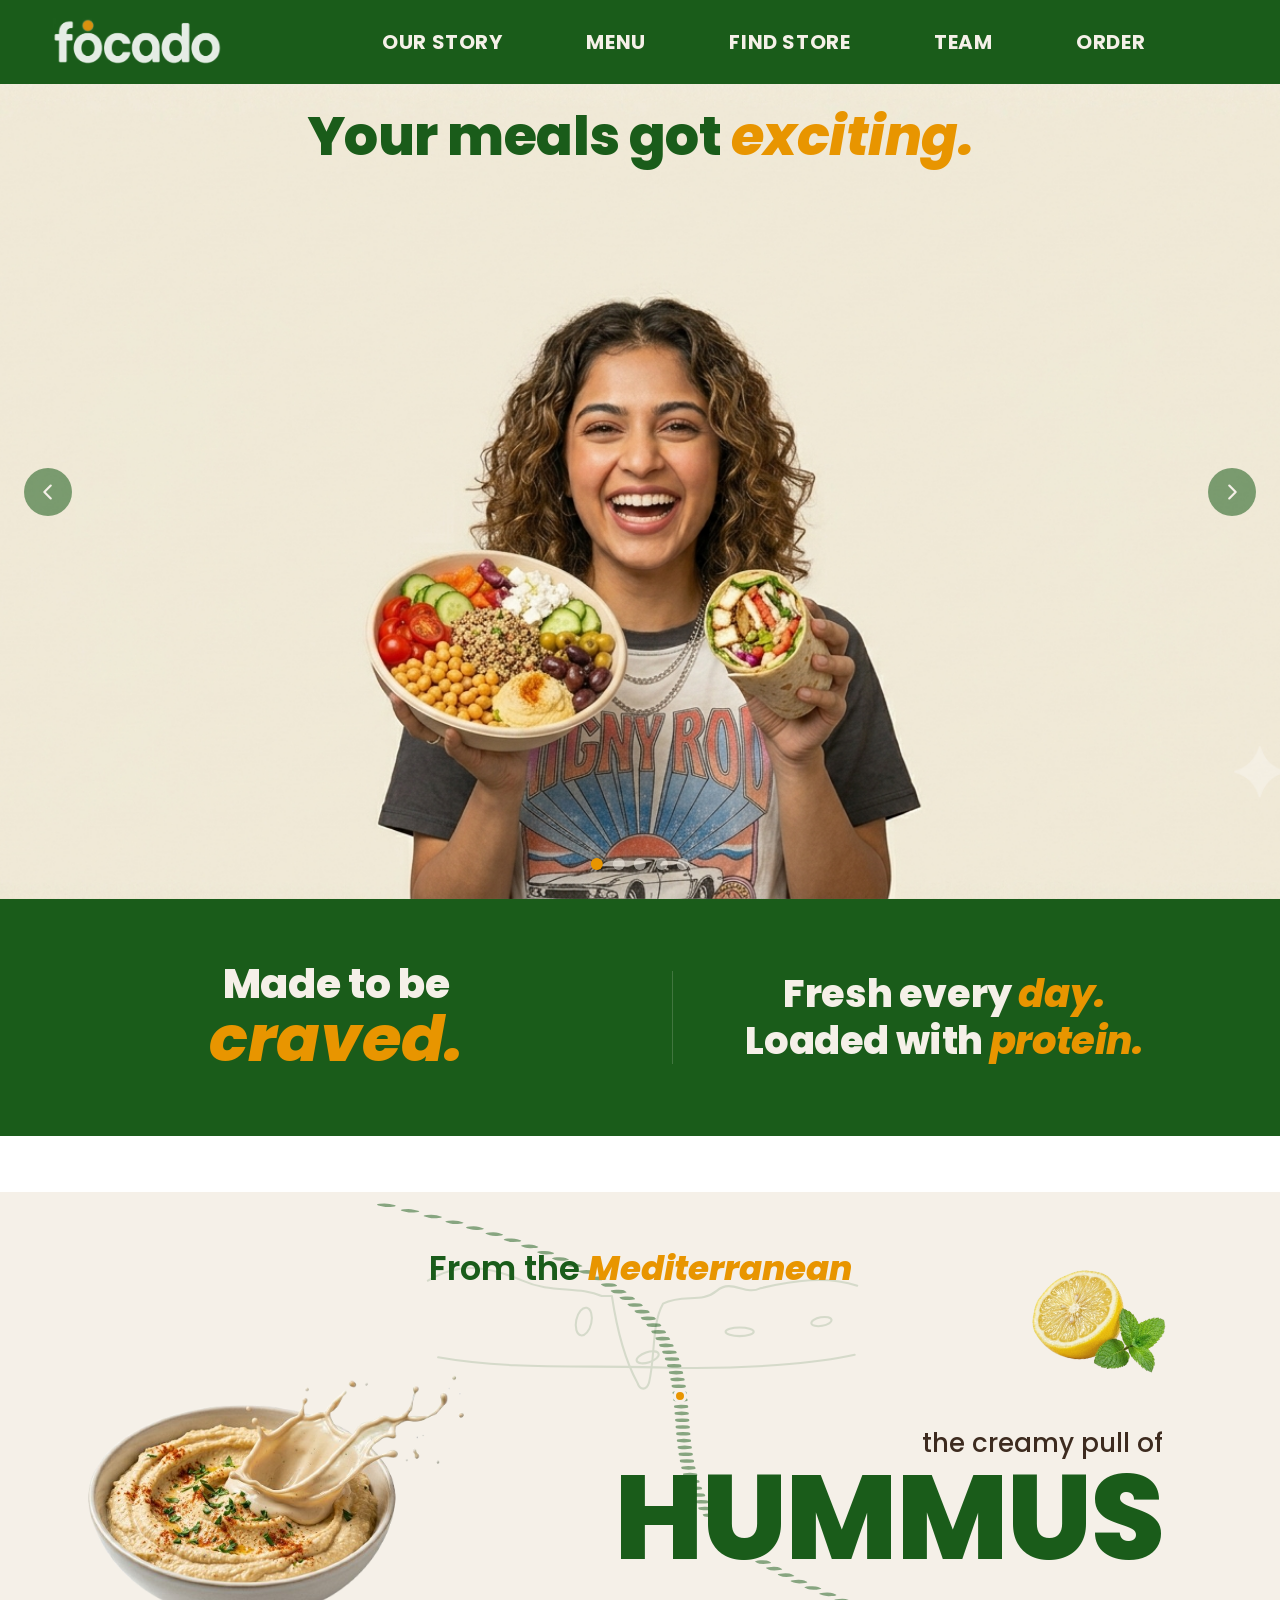
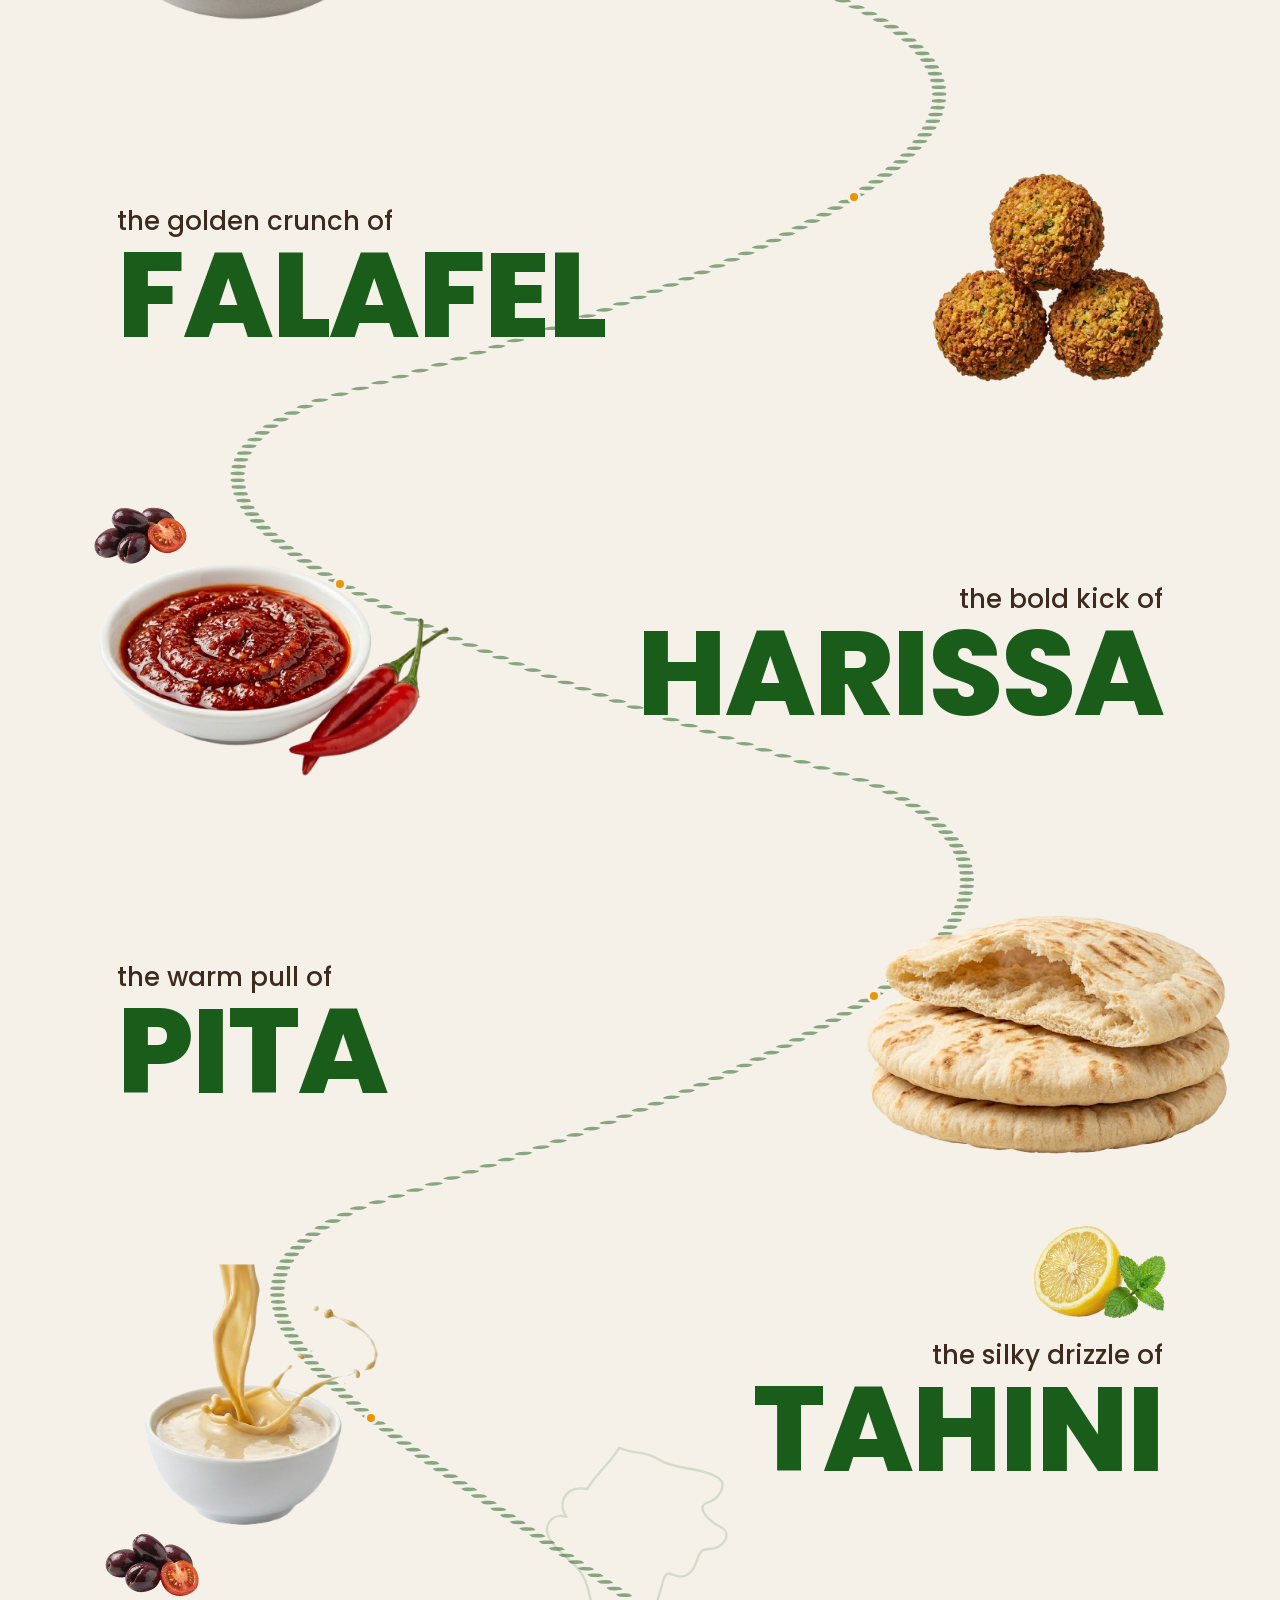
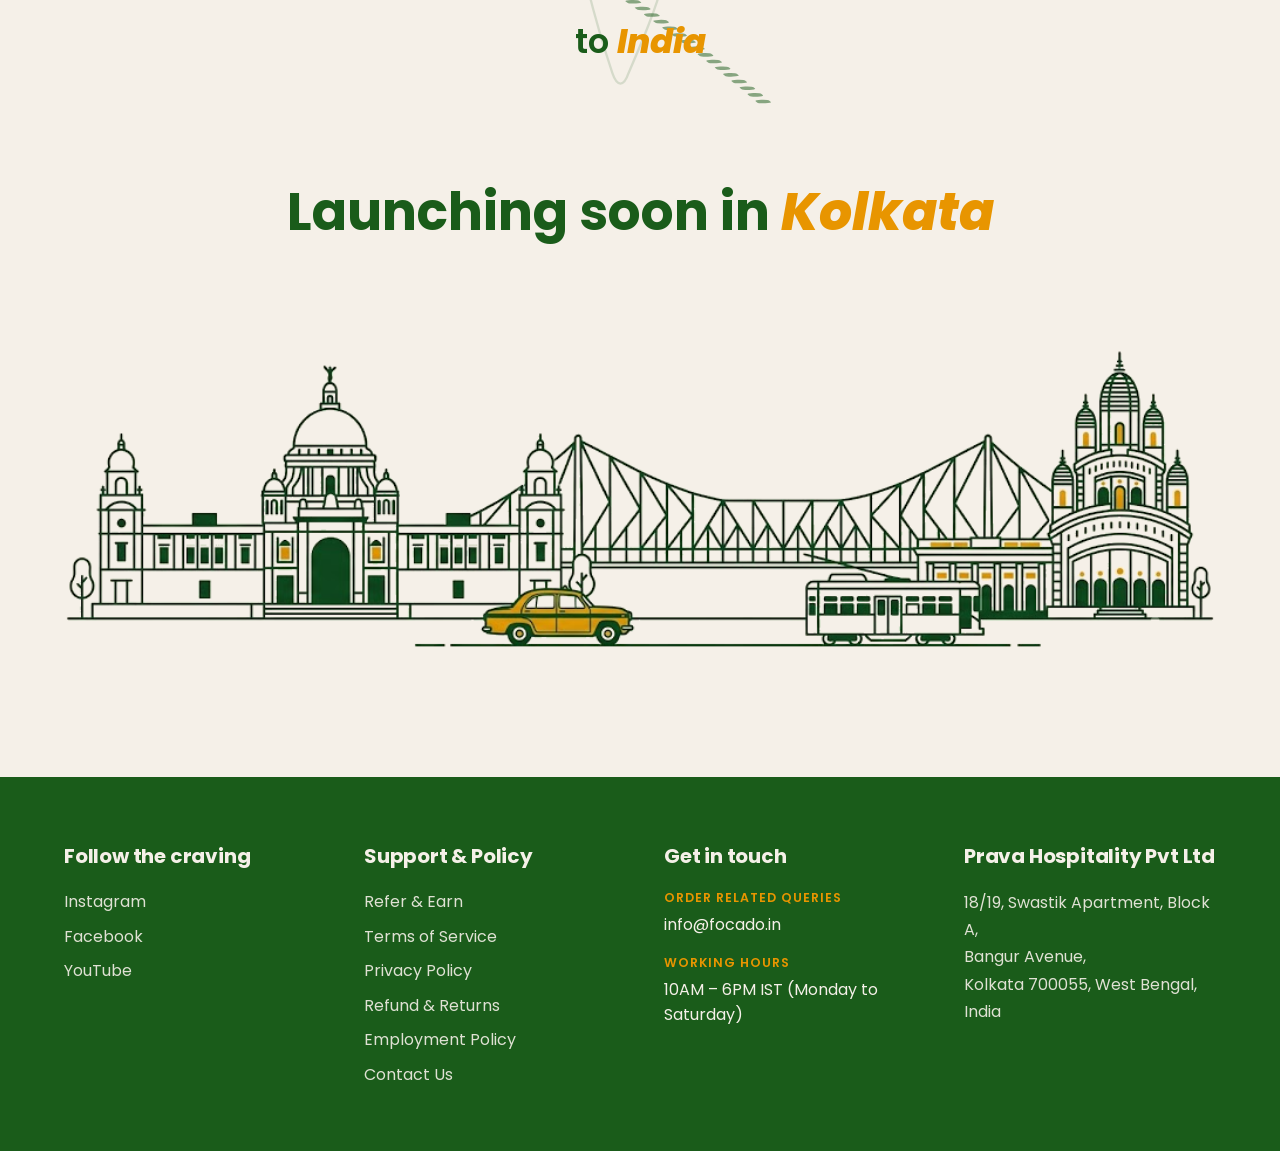
==== commit acdab43f: "Hero caption: restore space between 'meals' and 'got' on desktop; larger font Desktop hid the <br> (" ====
--- a/index.html
+++ b/index.html
@@ -37,7 +37,7 @@
            Hero banners: 1 = splash, 2 = bowls flat-lay, 3 = wraps. -->
       <div class="slide is-active" aria-hidden="false">
         <img class="slide-img" src="banner-genz.png" alt="" />
-        <p class="slide-caption">Your meals<br>got <span>exciting.</span></p>
+        <p class="slide-caption">Your meals <br>got <span>exciting.</span></p>
       </div>
       <div class="slide" aria-hidden="true">
         <img class="slide-img" src="banner1.png" alt="" />
--- a/style.css
+++ b/style.css
@@ -20,10 +20,12 @@
 .slide.is-active{opacity:1;visibility:visible;}
 /* full-bleed image fills the slide; centered food stays in view, no distortion */
 .slide-img{position:absolute;inset:0;width:100%;height:100%;object-fit:cover;object-position:center;}
-.slide-caption{position:absolute;top:clamp(16px,6%,52px);left:50%;transform:translateX(-50%);width:90%;max-width:900px;margin:0;text-align:center;z-index:4;pointer-events:none;font-family:"Poppins",sans-serif;font-weight:800;line-height:1.05;letter-spacing:-0.01em;color:var(--green);font-size:clamp(24px,5vw,56px);}
+.slide-caption{position:absolute;top:clamp(12px,3%,28px);left:50%;transform:translateX(-50%);width:auto;max-width:none;margin:0;text-align:center;z-index:4;pointer-events:none;white-space:nowrap;font-family:"Poppins",sans-serif;font-weight:800;line-height:1.05;letter-spacing:-0.01em;color:var(--green);font-size:clamp(26px,4.6vw,54px);}
 .slide-caption span{color:var(--amber);font-style:italic;}
+.slide-caption br{display:none;}
 @media (max-width:700px){
-  .slide-caption{top:clamp(12px,5%,38px);font-size:clamp(22px,7vw,34px);}
+  .slide-caption{top:clamp(12px,5%,38px);font-size:clamp(22px,7vw,34px);white-space:normal;}
+  .slide-caption br{display:inline;}
 }
 /* arrows */
 .carousel-arrow{position:absolute;top:50%;transform:translateY(-50%);z-index:3;display:flex;align-items:center;justify-content:center;width:48px;height:48px;border:none;border-radius:50%;color:var(--cream);background:rgba(26,92,26,0.55);cursor:pointer;transition:background-color 0.2s;}
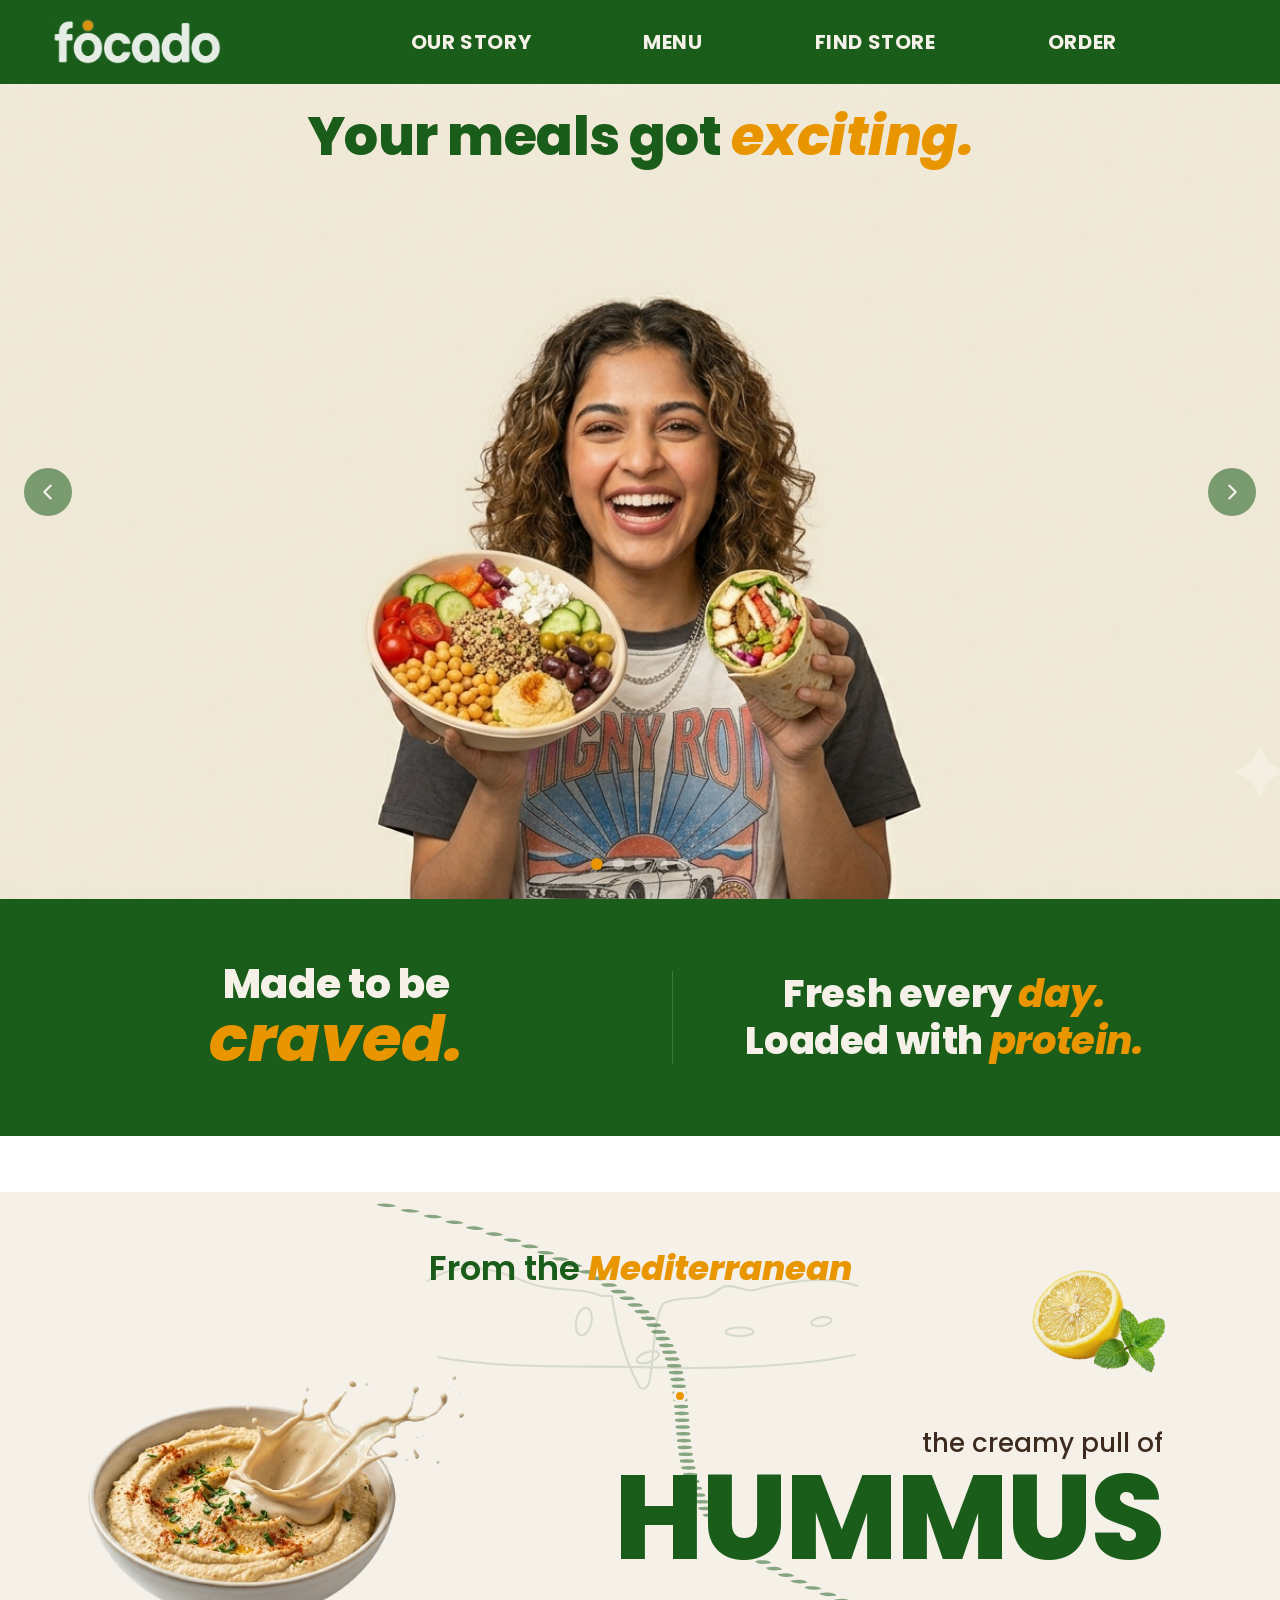
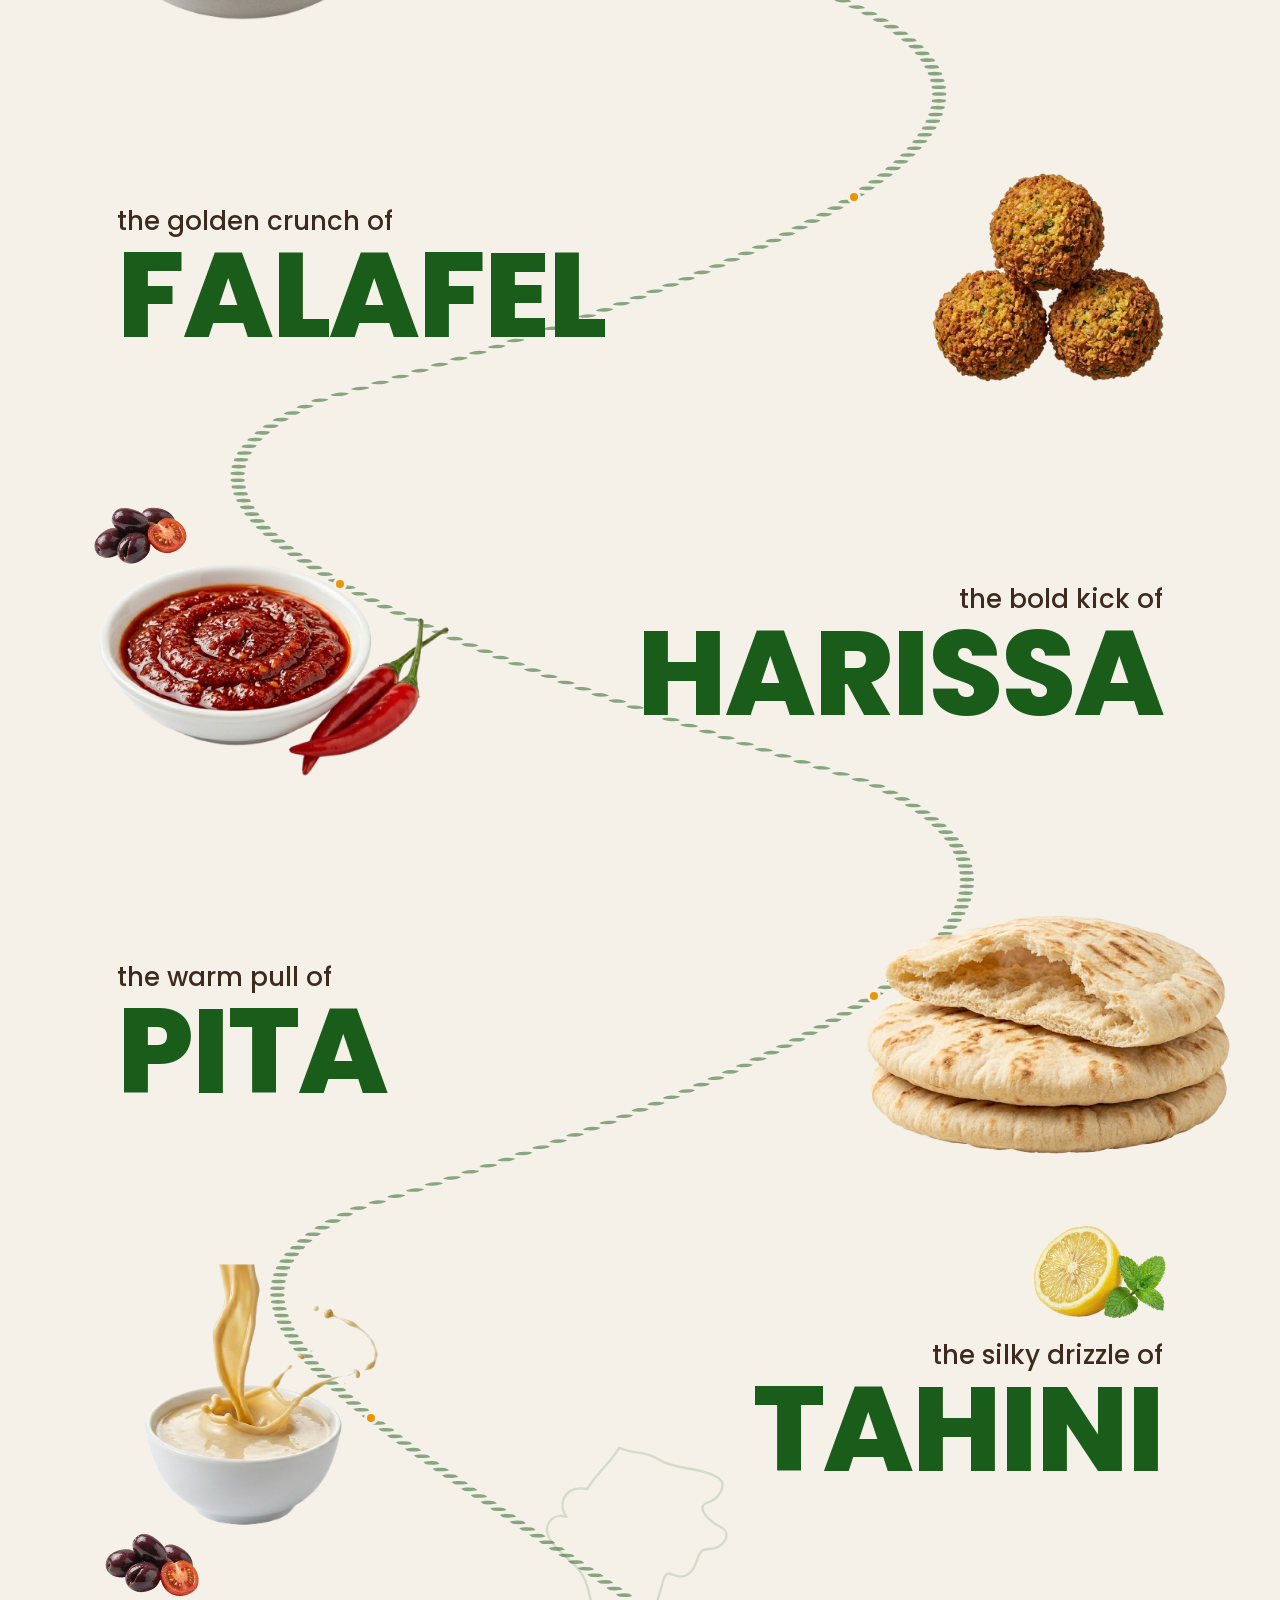
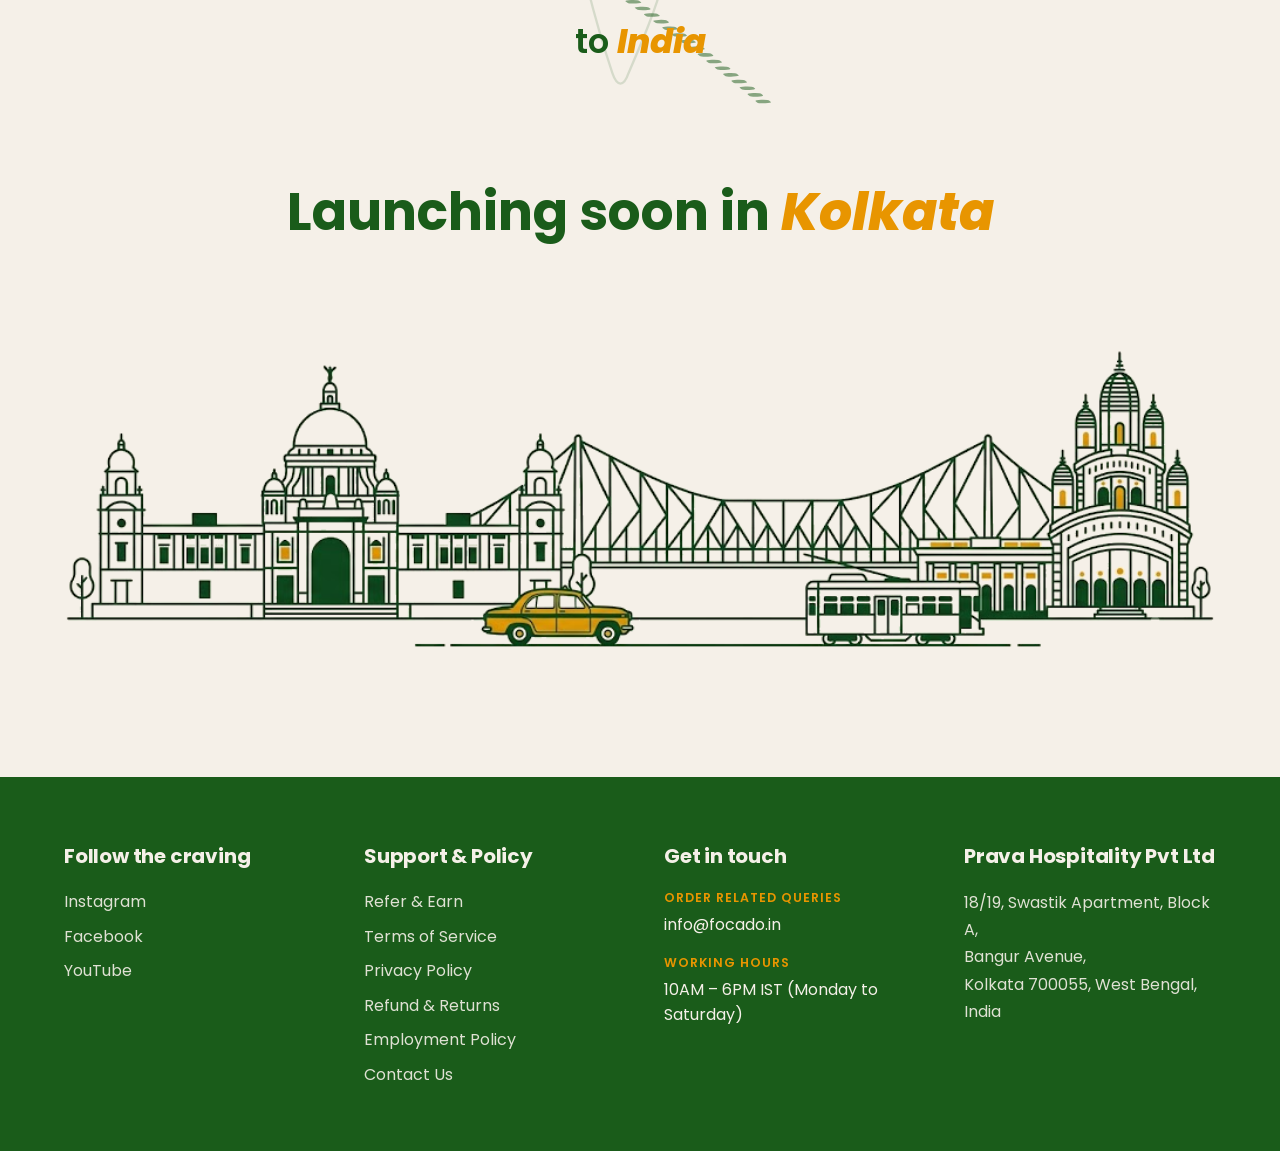
==== commit fb9d9252: "Nav: remove Team item; restaurants eyebrow green + larger Deletes the Team link from both desktop an" ====
--- a/index.html
+++ b/index.html
@@ -16,7 +16,6 @@
     <a href="#">Our Story</a>
     <a href="menu.html">Menu</a>
     <a href="restaurants.html">Find Store</a>
-    <a href="#">Team</a>
     <a href="order.html">Order</a>
   </nav>
   <button class="burger" aria-label="Menu" onclick="document.body.classList.toggle('nav-open')">
@@ -27,7 +26,6 @@
   <a href="#">Our Story</a>
   <a href="menu.html">Menu</a>
   <a href="restaurants.html">Find Store</a>
-  <a href="#">Team</a>
   <a href="order.html">Order</a>
 </nav>
 <main>
--- a/style.css
+++ b/style.css
@@ -170,7 +170,7 @@
 .menu-page .cards{width:100%;margin-top:clamp(2rem,5vw,3.5rem);}
 .order-page{min-height:60vh;display:flex;flex-direction:column;justify-content:center;}
 .rest-page{background:var(--cream);padding:clamp(32px,6vw,72px) clamp(20px,5vw,64px);min-height:60vh;}
-.rest-eyebrow{text-align:center;color:var(--amber);font-weight:700;letter-spacing:0.18em;text-transform:uppercase;font-size:clamp(12px,1.6vw,15px);margin:0 0 10px;}
+.rest-eyebrow{text-align:center;color:var(--green);font-weight:700;letter-spacing:0.18em;text-transform:uppercase;font-size:clamp(15px,2.2vw,20px);margin:0 0 10px;}
 .rest-title{text-align:center;color:var(--green);font-weight:800;font-size:clamp(2rem,5vw,3.4rem);letter-spacing:-0.02em;margin:0 0 clamp(24px,4vw,40px);}
 .store-card{max-width:880px;margin:0 auto;background:var(--white);border-radius:18px;overflow:hidden;box-shadow:0 10px 30px rgba(0,0,0,0.06);}
 .store-map{width:100%;height:clamp(280px,42vw,420px);border:0;display:block;}
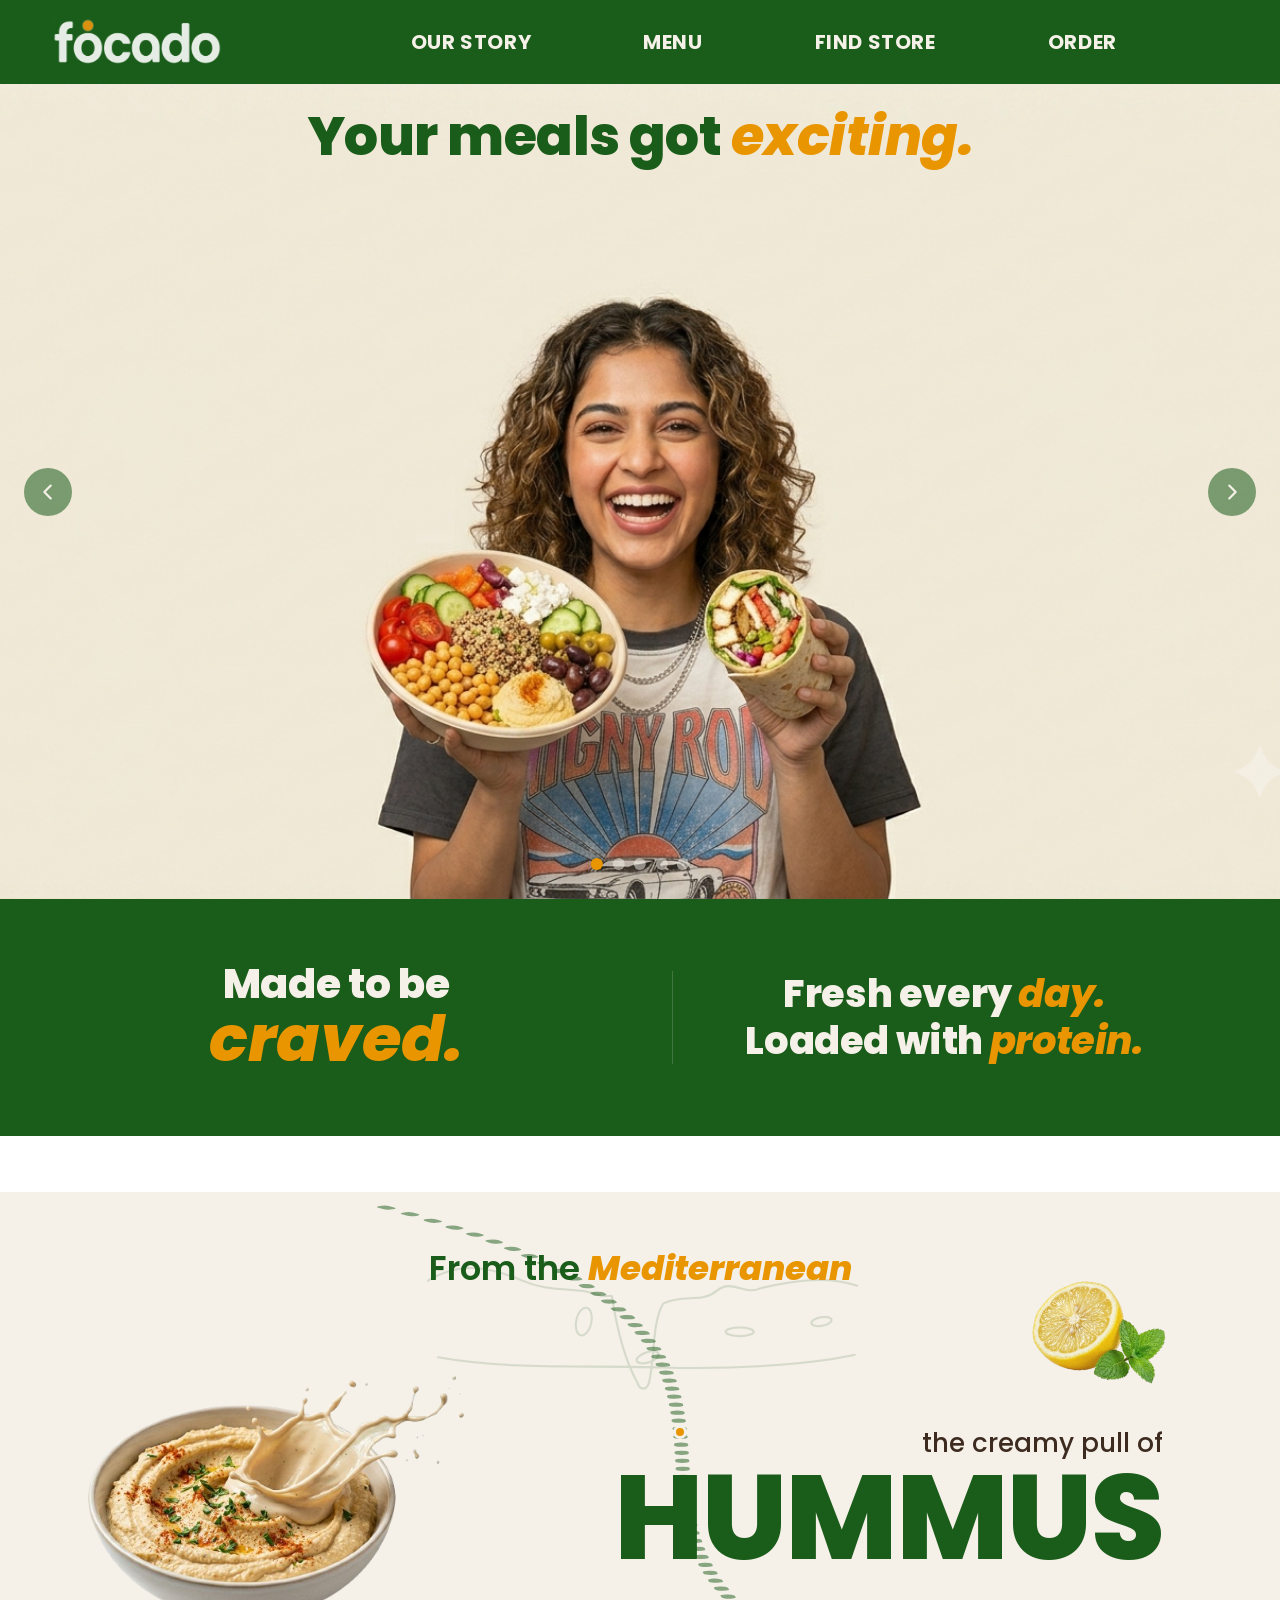
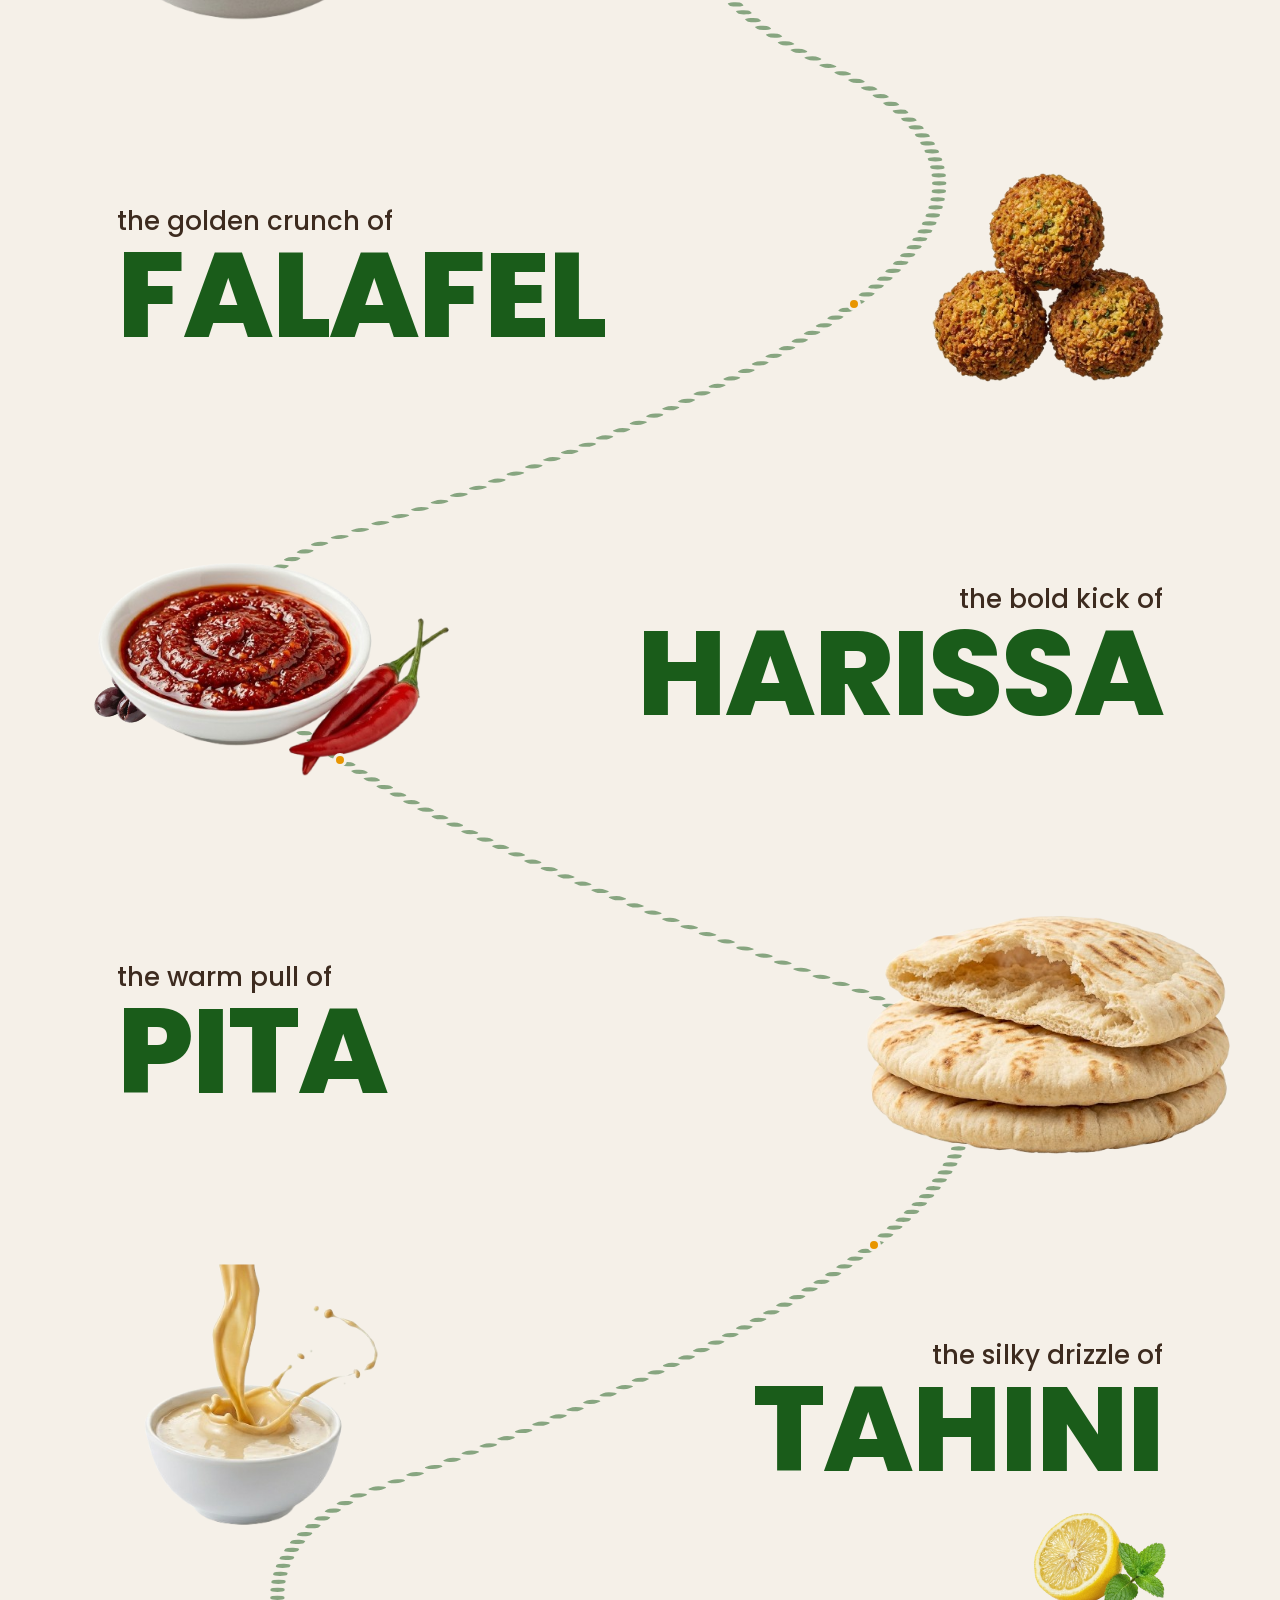
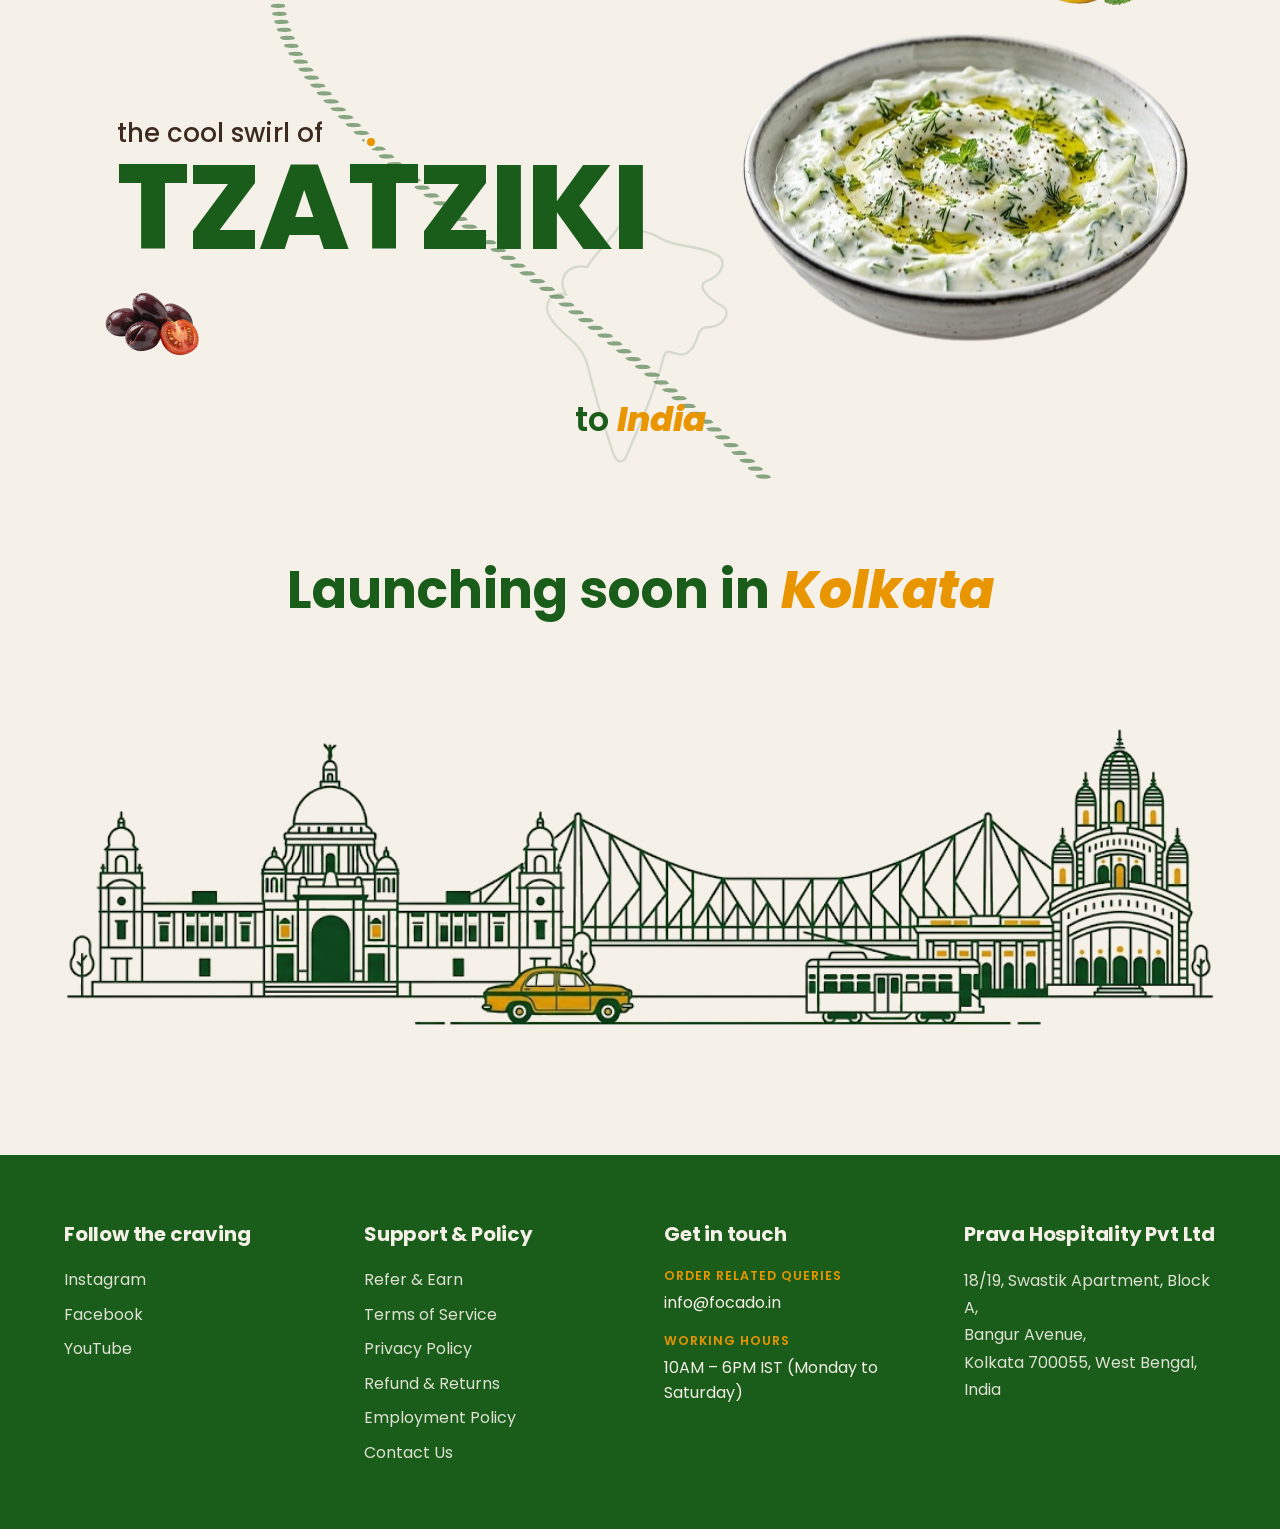
==== commit f7382d09: "Story: add sixth ingredient panel (TZATZIKI, right side) Adds a tzatziki story-panel--right after th" ====
--- a/index.html
+++ b/index.html
@@ -121,6 +121,10 @@
       <div class="story-cut"><img src="story-tahini.png" alt="" onerror="this.closest('.story-cut').style.visibility='hidden'"/></div>
       <div class="story-txt"><p class="story-pre">the silky drizzle of</p><p class="story-word">TAHINI</p></div>
     </div>
+    <div class="story-panel story-panel--right">
+      <div class="story-cut"><img src="story-tzatziki.png" alt="" onerror="this.closest('.story-cut').style.visibility='hidden'"/></div>
+      <div class="story-txt"><p class="story-pre">the cool swirl of</p><p class="story-word">TZATZIKI</p></div>
+    </div>
 
     <p class="story-cap story-cap--end">to <span>India</span></p>
   </section>
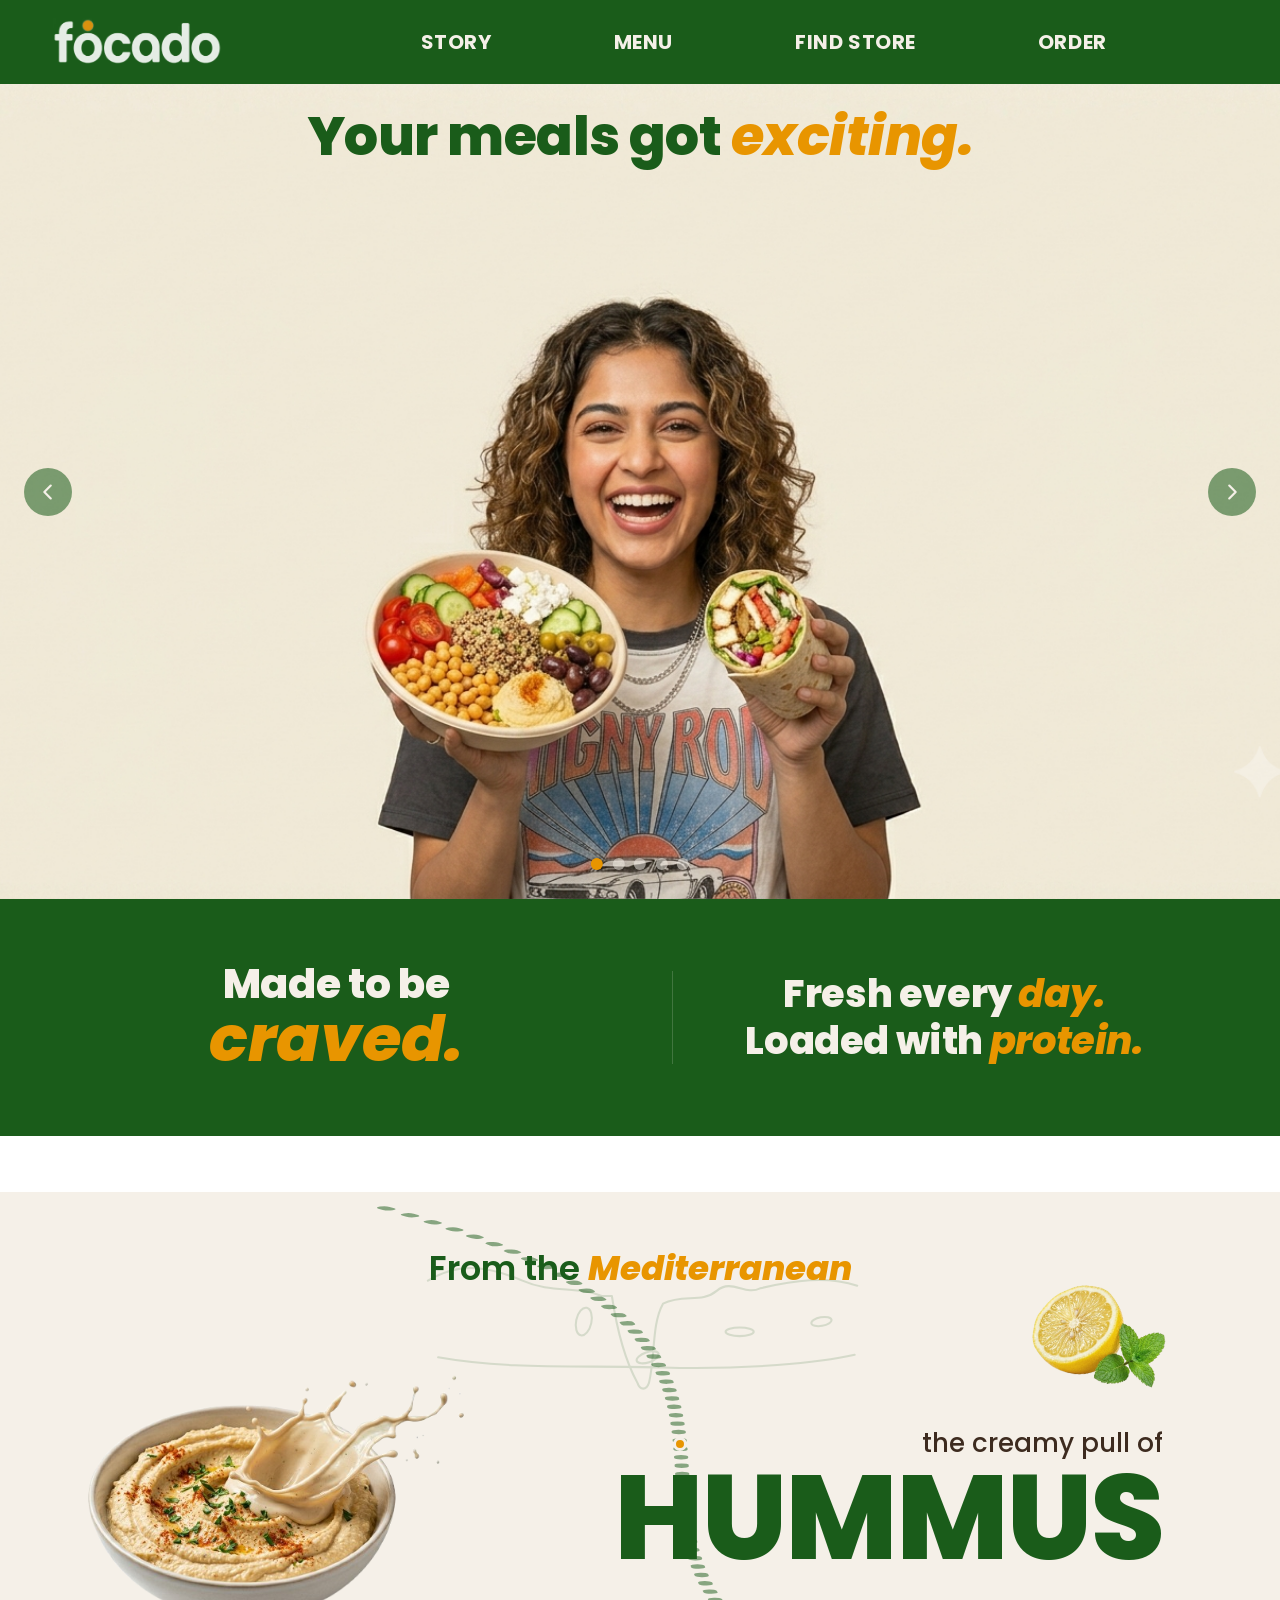
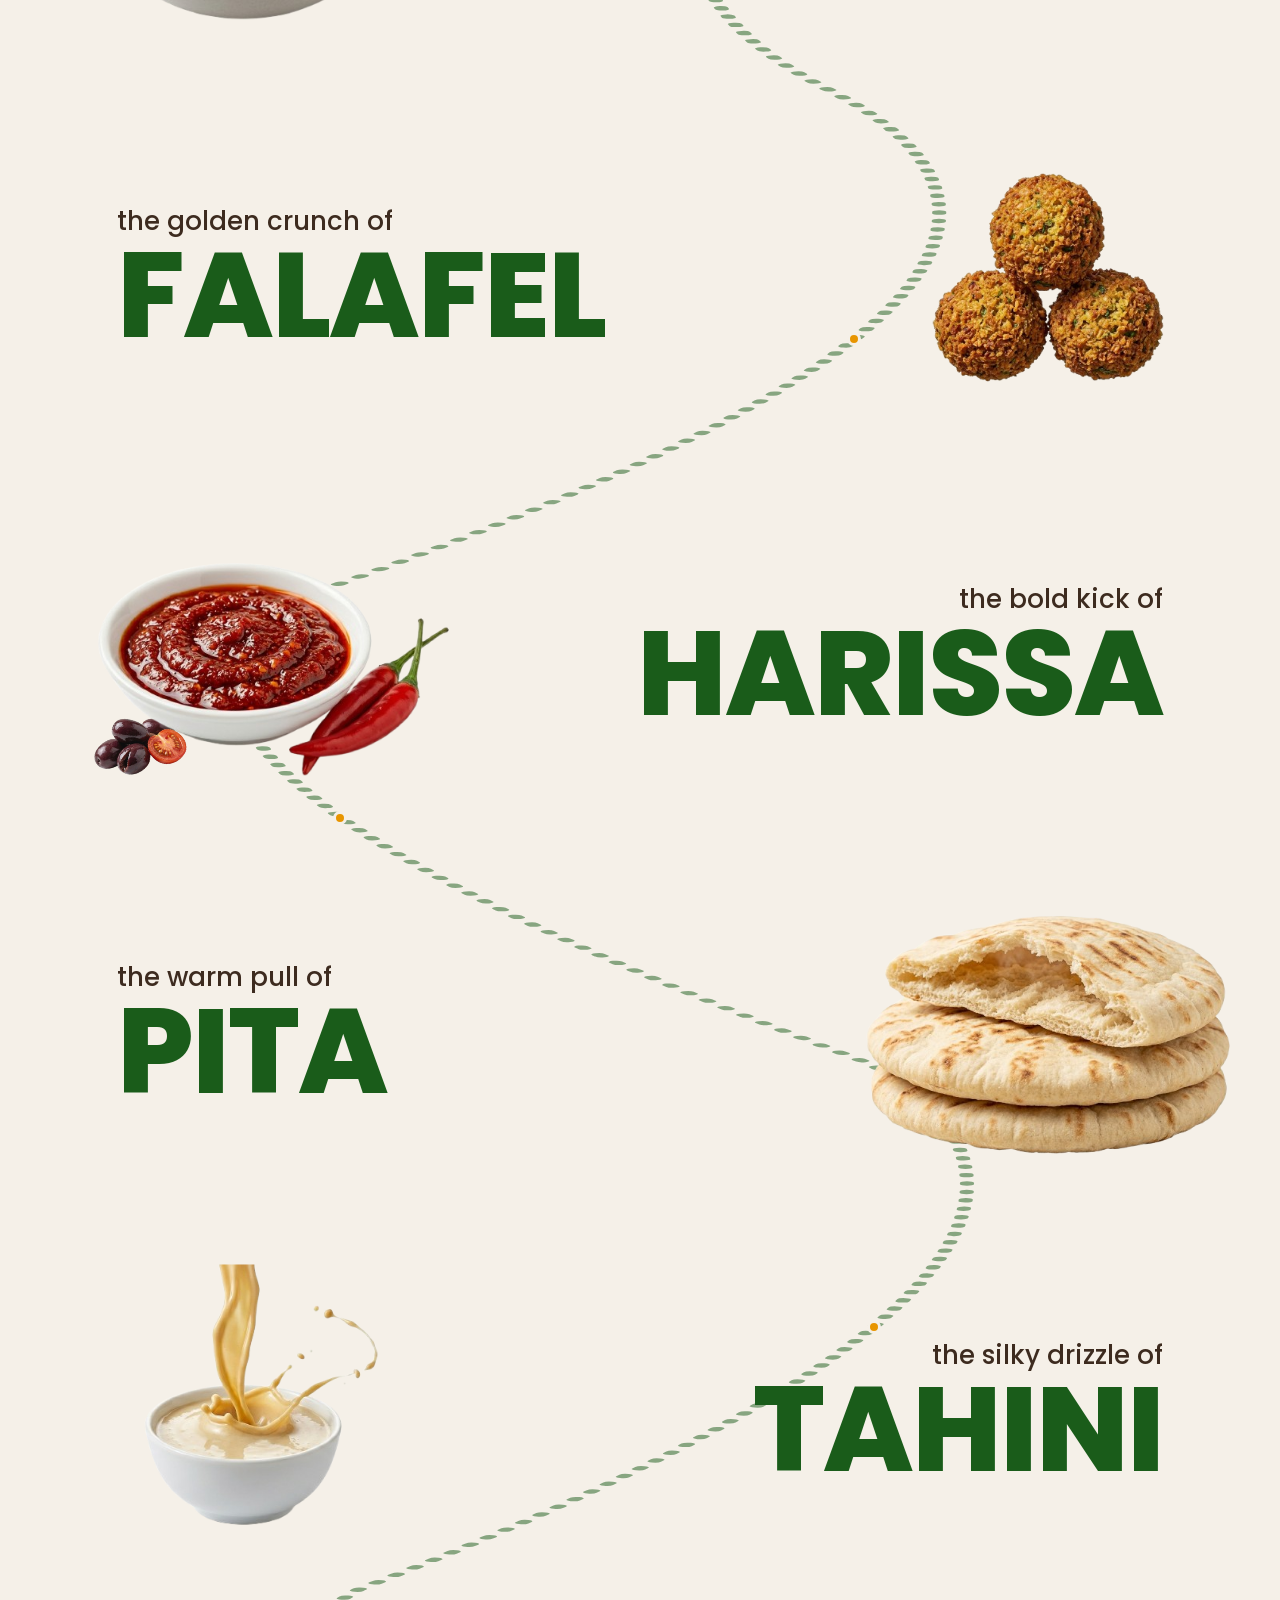
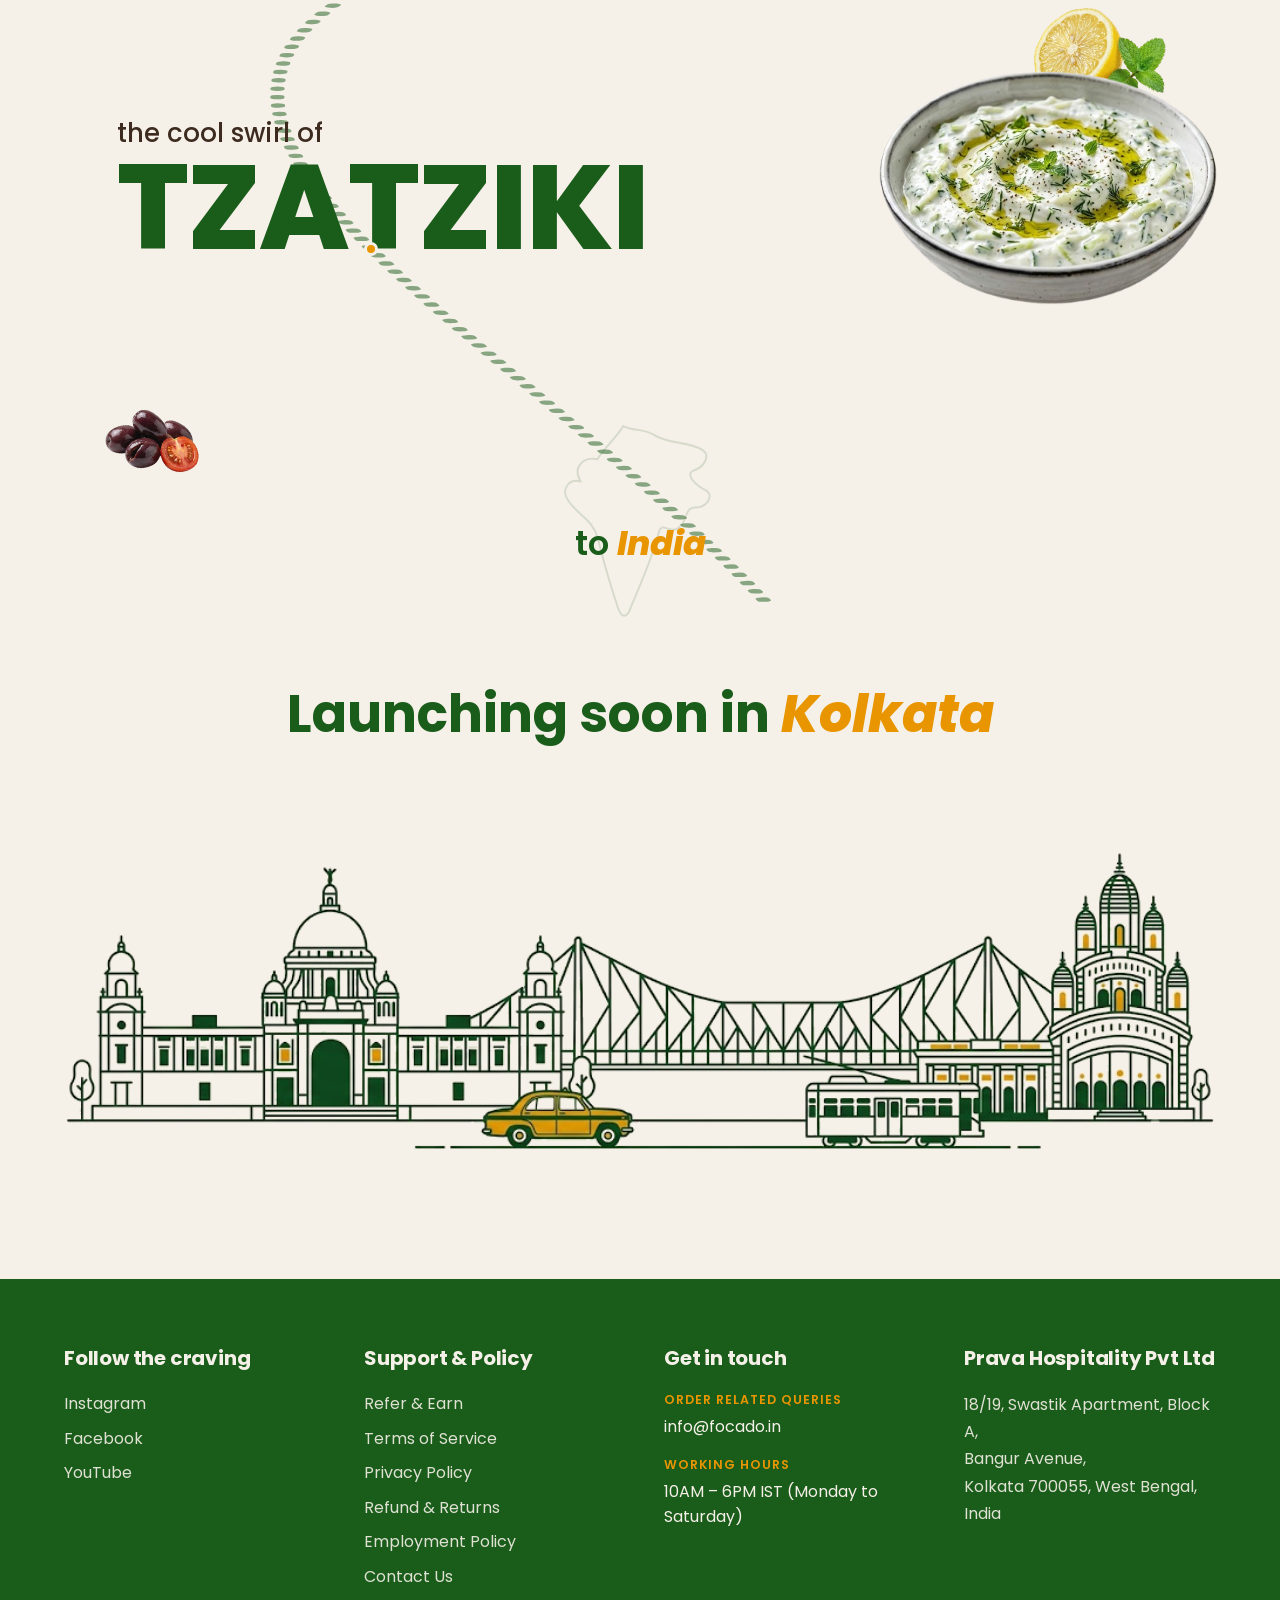
==== commit 7d4dce78: "Nav: rename 'Our Story' to 'Story', link to index.html top on all pages Renames the first nav item t" ====
--- a/index.html
+++ b/index.html
@@ -13,7 +13,7 @@
 <header class="topbar">
   <img class="logo" src="focado-logo-white.png" alt="Focado" />
   <nav class="nav">
-    <a href="#">Our Story</a>
+    <a href="index.html">Story</a>
     <a href="menu.html">Menu</a>
     <a href="restaurants.html">Find Store</a>
     <a href="order.html">Order</a>
@@ -23,7 +23,7 @@
   </button>
 </header>
 <nav class="mobile-nav">
-  <a href="#">Our Story</a>
+  <a href="index.html">Story</a>
   <a href="menu.html">Menu</a>
   <a href="restaurants.html">Find Store</a>
   <a href="order.html">Order</a>
--- a/style.css
+++ b/style.css
@@ -104,7 +104,7 @@
 .story-path{position:absolute;top:0;left:0;width:100%;height:100%;pointer-events:none;z-index:0;}
 .story-map{position:absolute;left:50%;transform:translateX(-50%);pointer-events:none;z-index:0;opacity:0.14;}
 .story-map--med{top:clamp(-8px,1vw,12px);width:clamp(300px,60vw,460px);height:auto;}
-.story-map--india{bottom:clamp(-4px,1vw,16px);width:clamp(150px,26vw,230px);height:auto;}
+.story-map--india{bottom:clamp(-20px,-1vw,-6px);width:clamp(120px,20vw,185px);height:auto;}
 .story-pin{position:absolute;width:14px;height:14px;border-radius:50%;background:var(--amber);border:3px solid var(--cream);transform:translate(-50%,-50%);z-index:2;pointer-events:none;}
 .story-accent{position:absolute;z-index:1;pointer-events:none;height:auto;opacity:0.95;}
 .story-accent--1{top:3%;right:5%;width:clamp(150px,18vw,230px);transform:rotate(8deg);}
@@ -123,7 +123,7 @@
 .story-cap{position:relative;z-index:3;text-align:center;font-weight:600;font-size:clamp(22px,4.5vw,34px);color:var(--green);margin:0 auto;padding:0 24px;}
 .story-cap span{font-weight:800;font-style:italic;color:var(--amber);}
 .story-cap--start{margin-bottom:clamp(8px,2vw,16px);}
-.story-cap--end{margin-top:clamp(8px,2vw,16px);}
+.story-cap--end{margin-top:clamp(72px,13vw,140px);}
 .story-panel{position:relative;z-index:1;display:flex;align-items:center;min-height:clamp(300px,42vh,460px);max-width:1200px;margin:0 auto;}
 .story-cut{position:absolute;top:50%;transform:translateY(-50%);z-index:0;display:flex;align-items:center;justify-content:center;}
 .story-cut img{display:block;width:100%;height:auto;animation:storyFloat 6s ease-in-out infinite;}
@@ -140,6 +140,7 @@
 .story-panel:nth-of-type(3) .story-cut{width:clamp(300px,42vw,560px);}
 .story-panel:nth-of-type(4) .story-cut{width:clamp(280px,40vw,520px);}
 .story-panel:nth-of-type(5) .story-cut{width:clamp(300px,42vw,560px);}
+.story-panel:nth-of-type(6) .story-cut{width:clamp(280px,40vw,520px);}
 
 .story-panel{opacity:0;transform:translateY(30px);transition:opacity .7s ease,transform .7s ease;}
 .story-panel.is-visible{opacity:1;transform:translateY(0);}
@@ -153,7 +154,8 @@
   .story-panel:nth-of-type(3) .story-cut,
   .story-panel:nth-of-type(5) .story-cut{width:60vw;}
   .story-panel:nth-of-type(2) .story-cut,
-  .story-panel:nth-of-type(4) .story-cut{width:56vw;}
+  .story-panel:nth-of-type(4) .story-cut,
+  .story-panel:nth-of-type(6) .story-cut{width:56vw;}
   .story-panel--left .story-cut{left:-14vw;}
   .story-panel--right .story-cut{right:-14vw;}
   .story-txt{padding:0 16px;}
